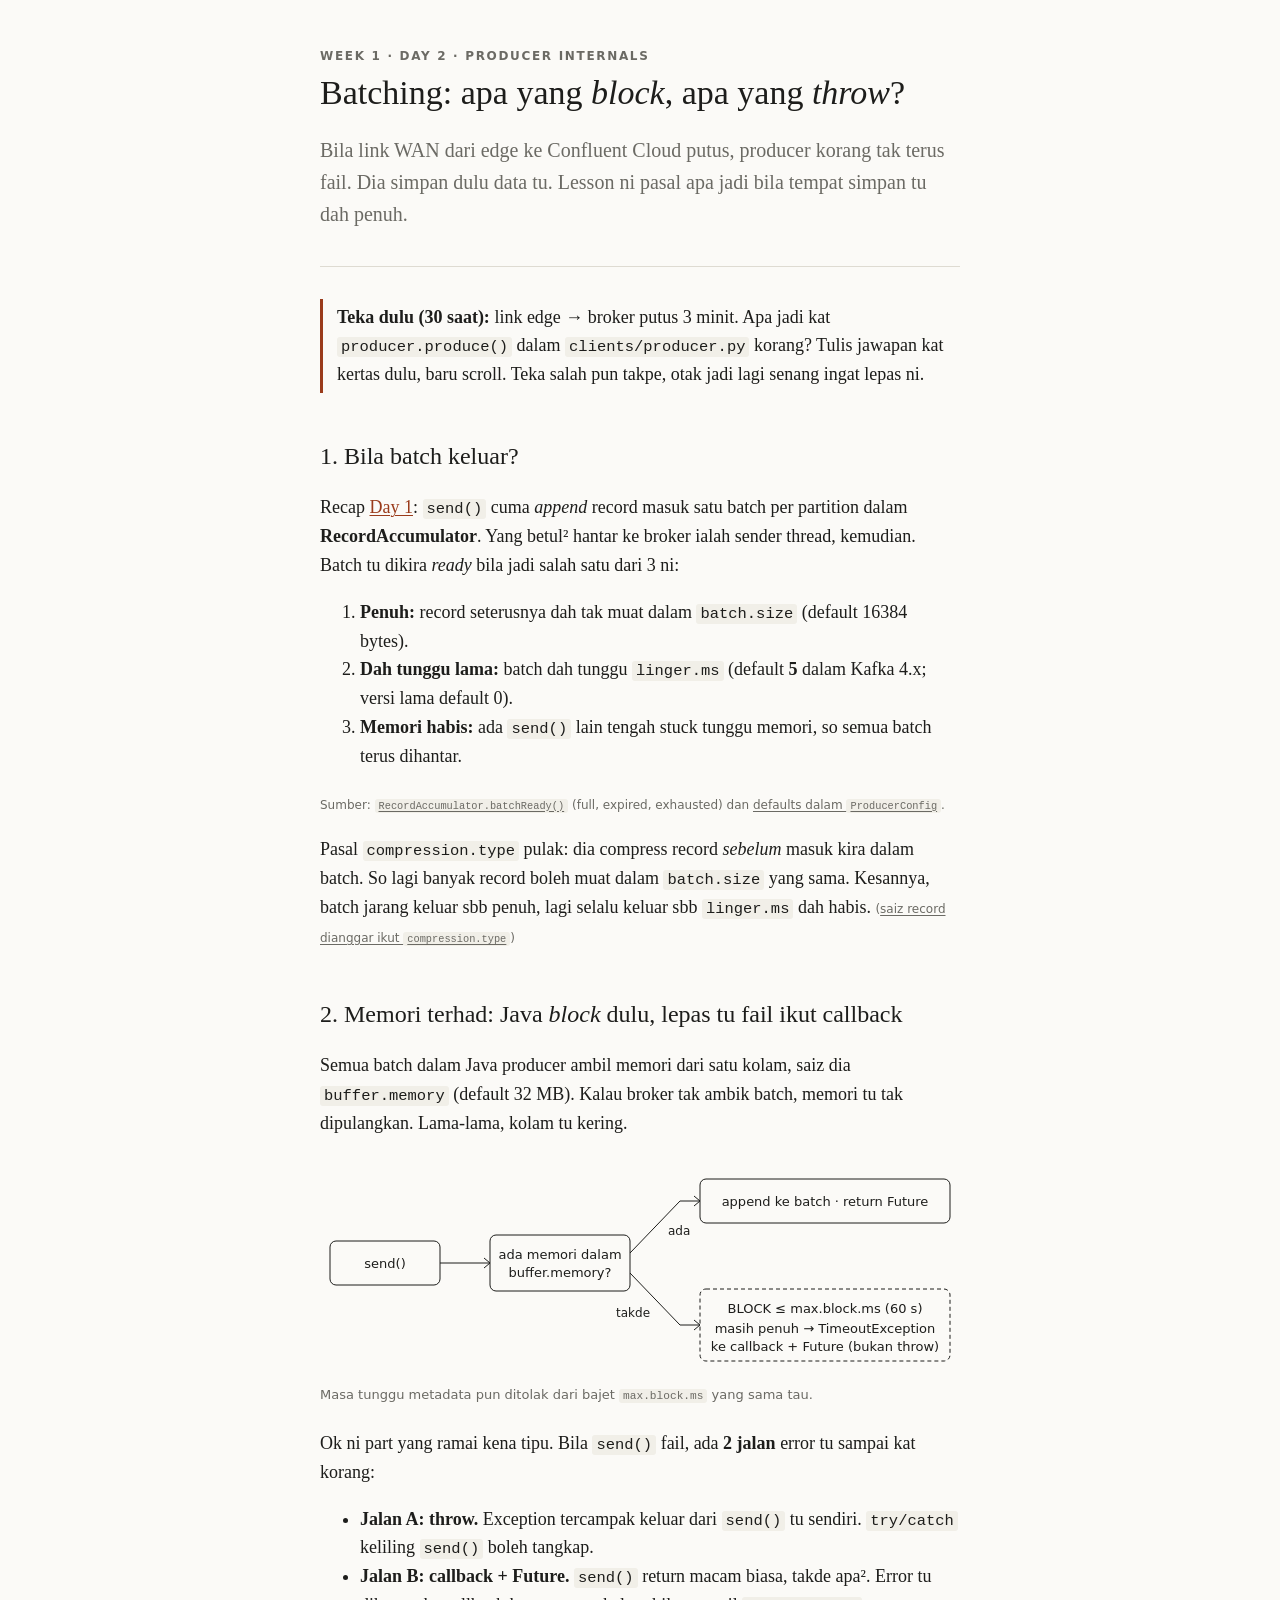
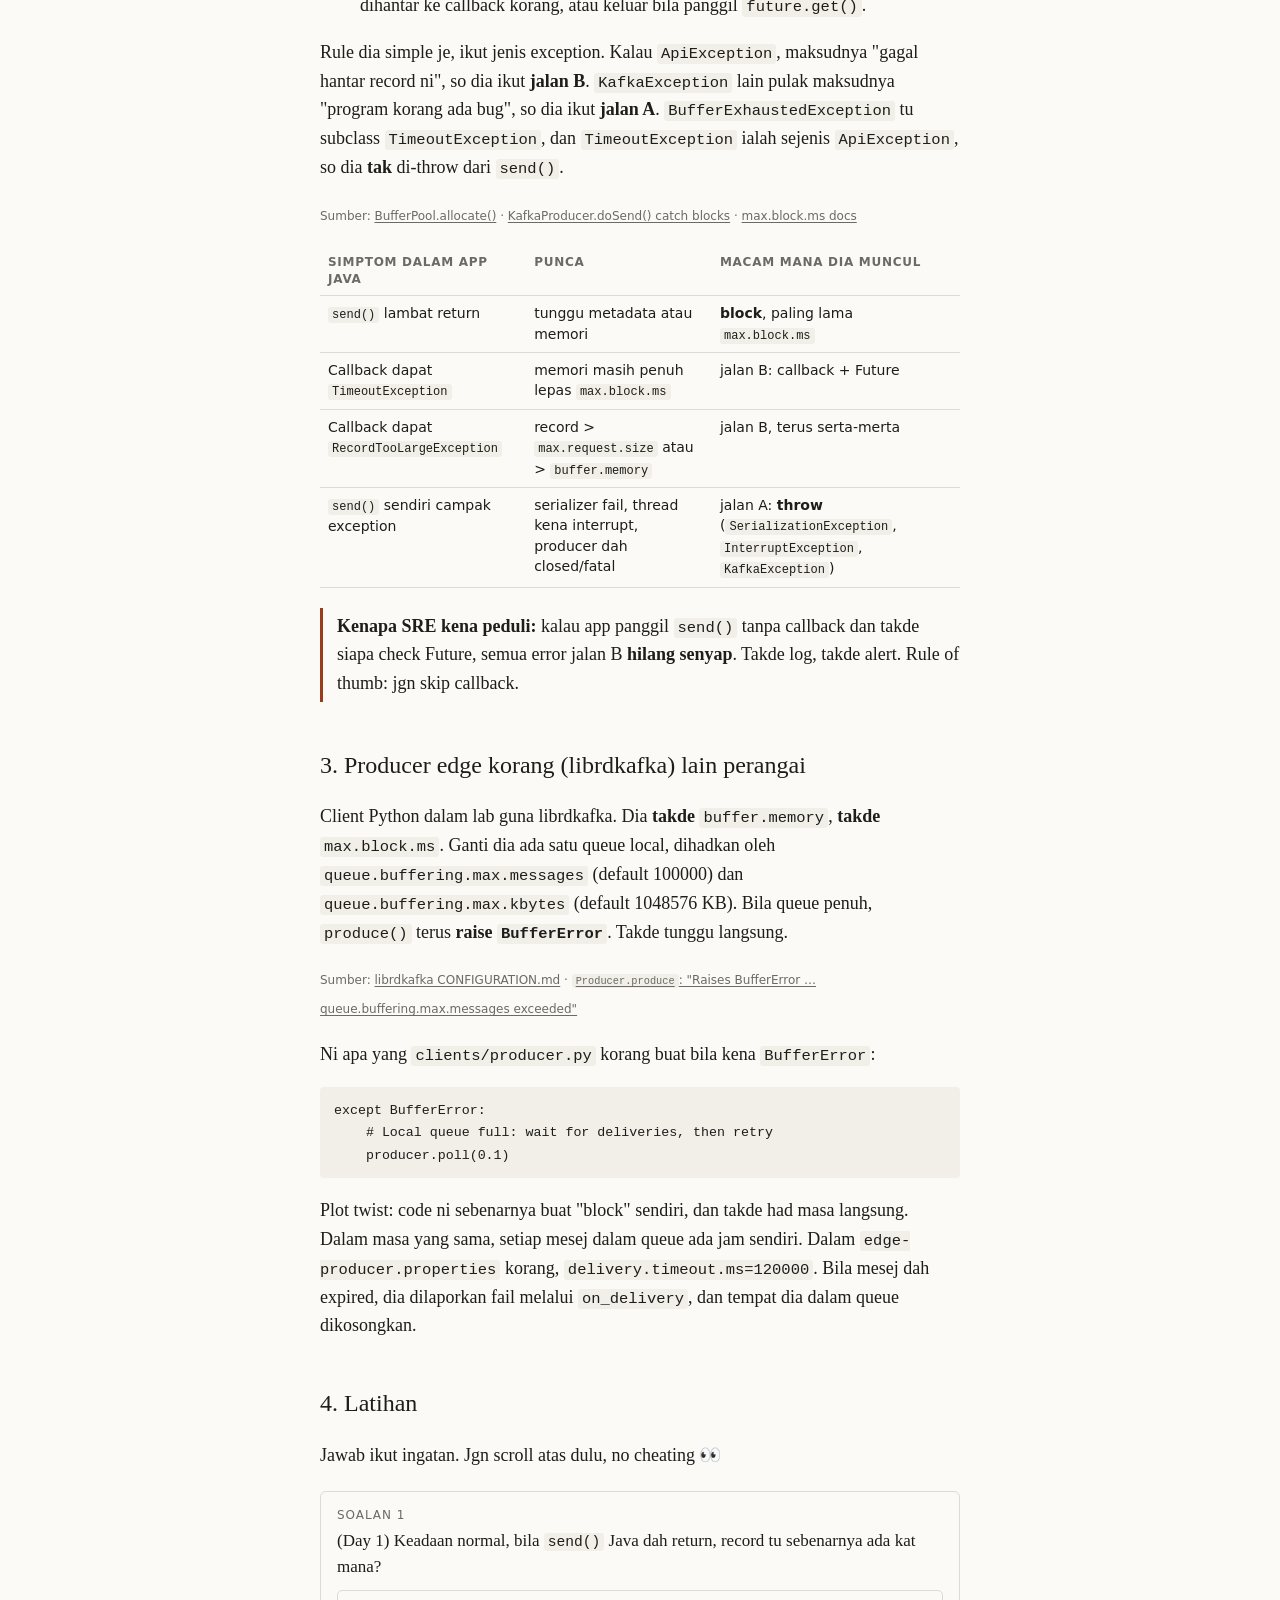
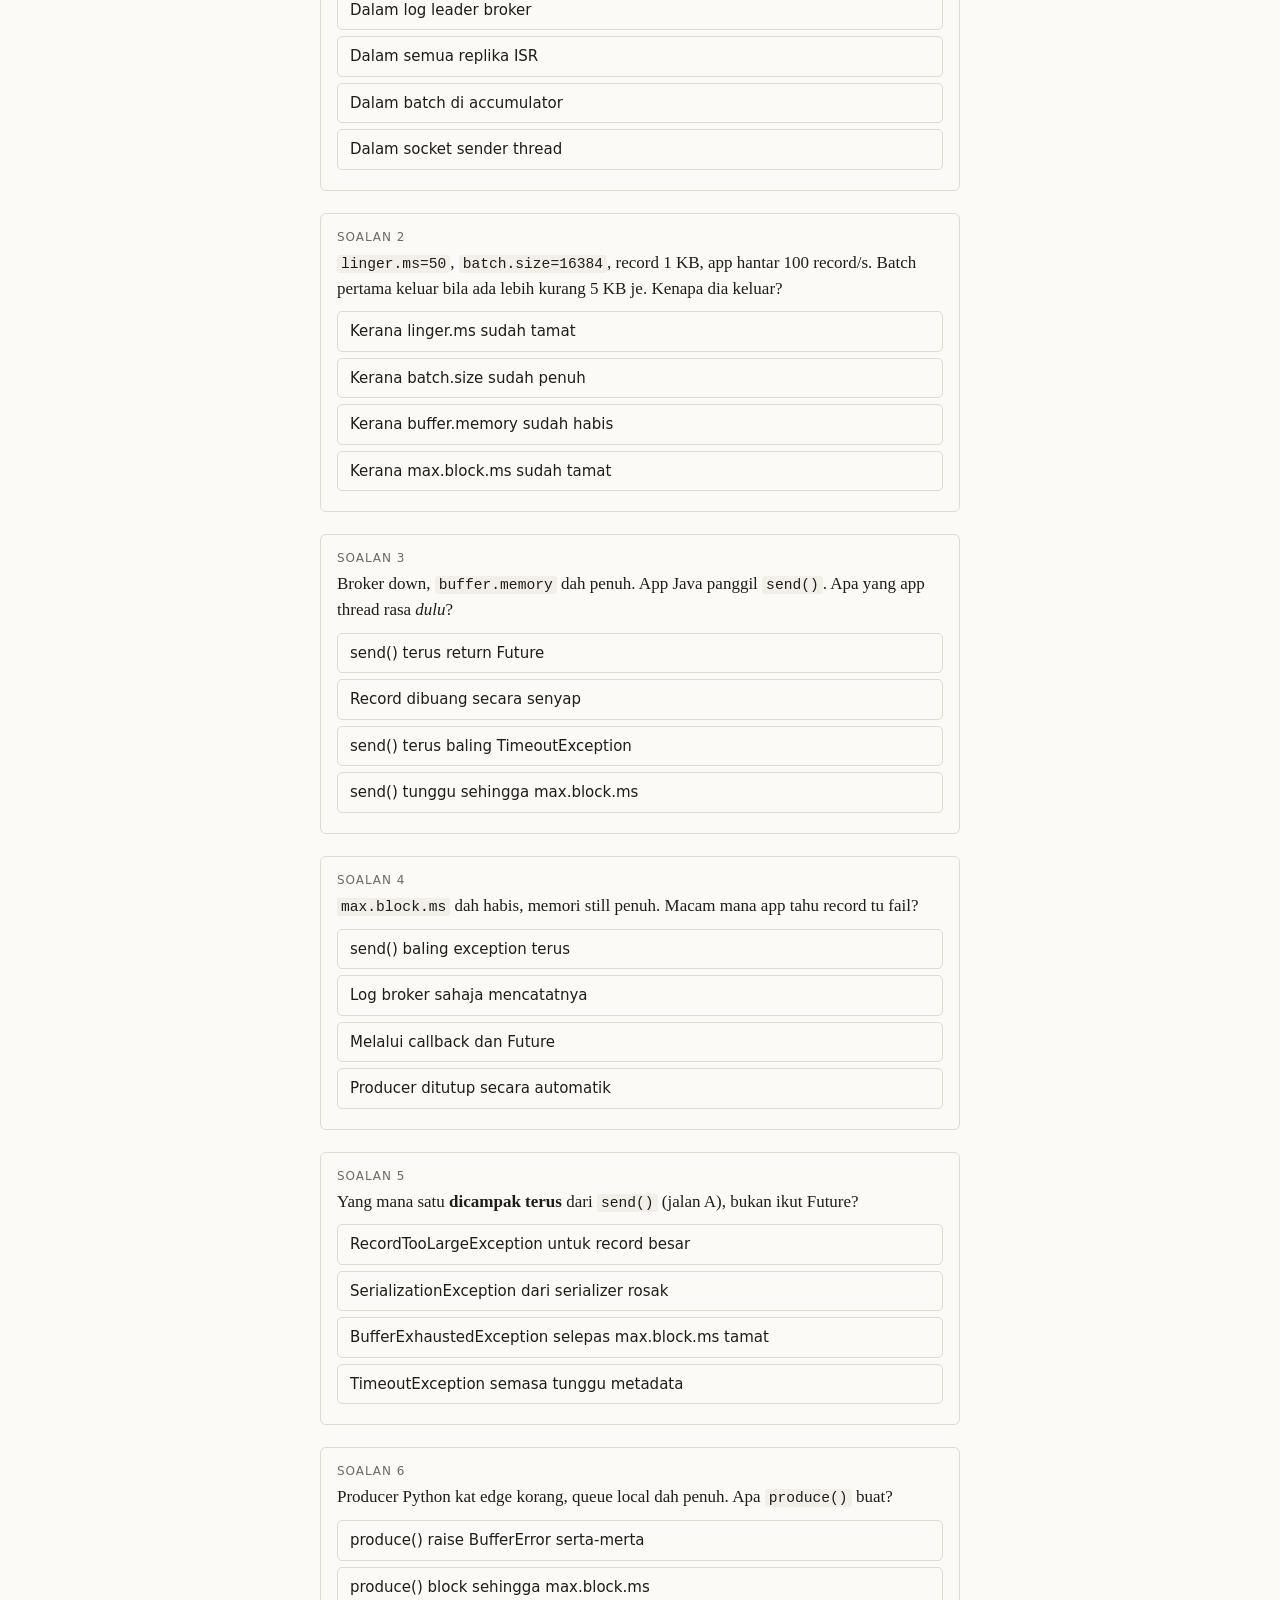
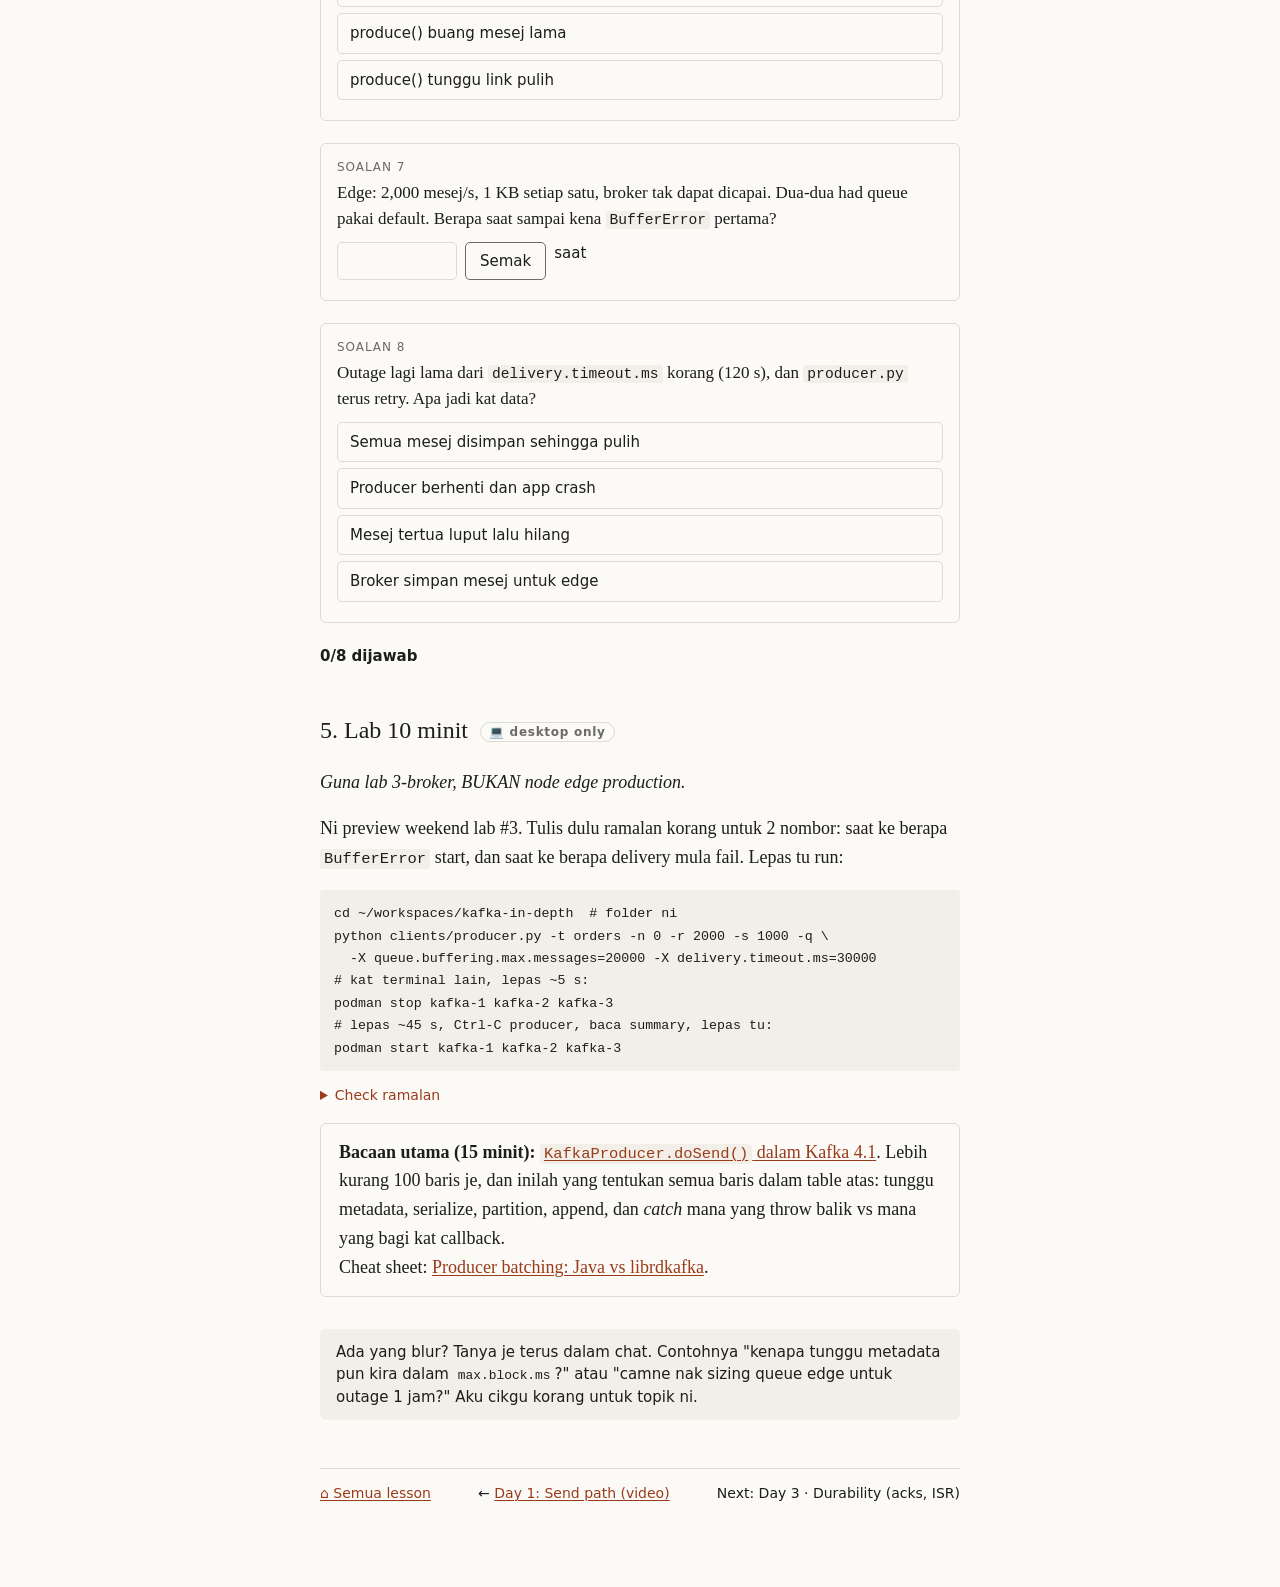
==== lessons/0001-batching-block-atau-throw.html @ 8277fc17 "Publish Kafka HA lessons for mobile reading Lesson 0001 (batching: block vs throw), the producer bat" ====
<!doctype html>
<html lang="ms">
<head>
<meta charset="utf-8">
<meta name="viewport" content="width=device-width, initial-scale=1">
<title>0001 · Batching: block atau throw?</title>
<link rel="stylesheet" href="../assets/course.css">
</head>
<body>
<main>
<header class="lesson">
  <div class="kicker">Week 1 · Day 2 · Producer internals</div>
  <h1>Batching: apa yang <em>block</em>, apa yang <em>throw</em>?</h1>
  <p class="lede">Bila link WAN dari edge ke Confluent Cloud putus, producer korang tak terus fail. Dia simpan dulu data tu. Lesson ni pasal apa jadi bila tempat simpan tu dah penuh.</p>
</header>

<div class="note">
  <strong>Teka dulu (30 saat):</strong> link edge → broker putus 3 minit. Apa jadi kat <code>producer.produce()</code> dalam <code>clients/producer.py</code> korang? Tulis jawapan kat kertas dulu, baru scroll. Teka salah pun takpe, otak jadi lagi senang ingat lepas ni.
</div>

<h2>1. Bila batch keluar?</h2>
<p>Recap <a href="../videos/kafka-producer-send-path/renders/video.mp4">Day 1</a>: <code>send()</code> cuma <em>append</em> record masuk satu batch per partition dalam <strong>RecordAccumulator</strong>. Yang betul² hantar ke broker ialah sender thread, kemudian. Batch tu dikira <em>ready</em> bila jadi salah satu dari 3 ni:</p>
<ol>
  <li><strong>Penuh:</strong> record seterusnya dah tak muat dalam <code>batch.size</code> (default 16384 bytes).</li>
  <li><strong>Dah tunggu lama:</strong> batch dah tunggu <code>linger.ms</code> (default <strong>5</strong> dalam Kafka 4.x; versi lama default 0).</li>
  <li><strong>Memori habis:</strong> ada <code>send()</code> lain tengah stuck tunggu memori, so semua batch terus dihantar.</li>
</ol>
<p><cite class="src">Sumber: <a href="https://github.com/apache/kafka/blob/4.1/clients/src/main/java/org/apache/kafka/clients/producer/internals/RecordAccumulator.java#L603-L615"><code>RecordAccumulator.batchReady()</code></a> (full, expired, exhausted) dan <a href="https://github.com/apache/kafka/blob/4.1/clients/src/main/java/org/apache/kafka/clients/producer/ProducerConfig.java#L393-L397">defaults dalam <code>ProducerConfig</code></a>.</cite></p>
<p>Pasal <code>compression.type</code> pulak: dia compress record <em>sebelum</em> masuk kira dalam batch. So lagi banyak record boleh muat dalam <code>batch.size</code> yang sama. Kesannya, batch jarang keluar sbb penuh, lagi selalu keluar sbb <code>linger.ms</code> dah habis. <cite class="src">(<a href="https://github.com/apache/kafka/blob/4.1/clients/src/main/java/org/apache/kafka/clients/producer/KafkaProducer.java#L1022">saiz record dianggar ikut <code>compression.type</code></a>)</cite></p>

<h2>2. Memori terhad: Java <em>block</em> dulu, lepas tu fail ikut callback</h2>
<p>Semua batch dalam Java producer ambil memori dari satu kolam, saiz dia <code>buffer.memory</code> (default 32 MB). Kalau broker tak ambik batch, memori tu tak dipulangkan. Lama-lama, kolam tu kering.</p>

<figure>
<svg viewBox="0 0 640 210" role="img" aria-label="Aliran send() Java: kalau ada memori, record di-append; kalau takde, send() block sampai max.block.ms, lepas tu fail ikut callback dan Future." font-family="ui-sans-serif, system-ui, sans-serif" font-size="13" fill="none" stroke="currentColor">
  <rect x="10" y="80" width="110" height="44" rx="6"/><text x="65" y="107" text-anchor="middle" fill="currentColor" stroke="none">send()</text>
  <path d="M120 102 H170"/><path d="M164 97 L170 102 L164 107"/>
  <rect x="170" y="74" width="140" height="56" rx="6"/><text x="240" y="98" text-anchor="middle" fill="currentColor" stroke="none">ada memori dalam</text><text x="240" y="116" text-anchor="middle" fill="currentColor" stroke="none">buffer.memory?</text>
  <path d="M310 92 L360 40 H380"/><path d="M374 35 L380 40 L374 45"/>
  <text x="348" y="74" fill="currentColor" stroke="none" font-size="12">ada</text>
  <rect x="380" y="18" width="250" height="44" rx="6"/><text x="505" y="45" text-anchor="middle" fill="currentColor" stroke="none">append ke batch · return Future</text>
  <path d="M310 112 L360 164 H380"/><path d="M374 159 L380 164 L374 169"/>
  <text x="296" y="156" fill="currentColor" stroke="none" font-size="12">takde</text>
  <rect x="380" y="128" width="250" height="72" rx="6" stroke-dasharray="4 3"/>
  <text x="505" y="152" text-anchor="middle" fill="currentColor" stroke="none">BLOCK ≤ max.block.ms (60 s)</text>
  <text x="505" y="172" text-anchor="middle" fill="currentColor" stroke="none">masih penuh → TimeoutException</text>
  <text x="505" y="190" text-anchor="middle" fill="currentColor" stroke="none">ke callback + Future (bukan throw)</text>
</svg>
<figcaption>Masa tunggu metadata pun ditolak dari bajet <code>max.block.ms</code> yang sama tau.</figcaption>
</figure>

<p>Ok ni part yang ramai kena tipu. Bila <code>send()</code> fail, ada <strong>2 jalan</strong> error tu sampai kat korang:</p>
<ul>
  <li><strong>Jalan A: throw.</strong> Exception tercampak keluar dari <code>send()</code> tu sendiri. <code>try/catch</code> keliling <code>send()</code> boleh tangkap.</li>
  <li><strong>Jalan B: callback + Future.</strong> <code>send()</code> return macam biasa, takde apa². Error tu dihantar ke callback korang, atau keluar bila panggil <code>future.get()</code>.</li>
</ul>
<p>Rule dia simple je, ikut jenis exception. Kalau <code>ApiException</code>, maksudnya "gagal hantar record ni", so dia ikut <strong>jalan B</strong>. <code>KafkaException</code> lain pulak maksudnya "program korang ada bug", so dia ikut <strong>jalan A</strong>. <code>BufferExhaustedException</code> tu subclass <code>TimeoutException</code>, dan <code>TimeoutException</code> ialah sejenis <code>ApiException</code>, so dia <strong>tak</strong> di-throw dari <code>send()</code>.</p>
<p><cite class="src">Sumber: <a href="https://github.com/apache/kafka/blob/4.1/clients/src/main/java/org/apache/kafka/clients/producer/internals/BufferPool.java#L161">BufferPool.allocate()</a> · <a href="https://github.com/apache/kafka/blob/4.1/clients/src/main/java/org/apache/kafka/clients/producer/KafkaProducer.java#L1049-L1073">KafkaProducer.doSend() catch blocks</a> · <a href="https://kafka.apache.org/documentation/#producerconfigs_max.block.ms">max.block.ms docs</a></cite></p>

<table>
  <tr><th>Simptom dalam app Java</th><th>Punca</th><th>Macam mana dia muncul</th></tr>
  <tr><td><code>send()</code> lambat return</td><td>tunggu metadata atau memori</td><td><strong>block</strong>, paling lama <code>max.block.ms</code></td></tr>
  <tr><td>Callback dapat <code>TimeoutException</code></td><td>memori masih penuh lepas <code>max.block.ms</code></td><td>jalan B: callback + Future</td></tr>
  <tr><td>Callback dapat <code>RecordTooLargeException</code></td><td>record &gt; <code>max.request.size</code> atau &gt; <code>buffer.memory</code></td><td>jalan B, terus serta-merta</td></tr>
  <tr><td><code>send()</code> sendiri campak exception</td><td>serializer fail, thread kena interrupt, producer dah closed/fatal</td><td>jalan A: <strong>throw</strong> (<code>SerializationException</code>, <code>InterruptException</code>, <code>KafkaException</code>)</td></tr>
</table>
<p class="note"><strong>Kenapa SRE kena peduli:</strong> kalau app panggil <code>send()</code> tanpa callback dan takde siapa check Future, semua error jalan B <strong>hilang senyap</strong>. Takde log, takde alert. Rule of thumb: jgn skip callback.</p>

<h2>3. Producer edge korang (librdkafka) lain perangai</h2>
<p>Client Python dalam lab guna librdkafka. Dia <strong>takde</strong> <code>buffer.memory</code>, <strong>takde</strong> <code>max.block.ms</code>. Ganti dia ada satu queue local, dihadkan oleh <code>queue.buffering.max.messages</code> (default 100000) dan <code>queue.buffering.max.kbytes</code> (default 1048576 KB). Bila queue penuh, <code>produce()</code> terus <strong>raise <code>BufferError</code></strong>. Takde tunggu langsung.</p>
<p><cite class="src">Sumber: <a href="https://github.com/confluentinc/librdkafka/blob/master/CONFIGURATION.md">librdkafka CONFIGURATION.md</a> · <a href="https://docs.confluent.io/platform/current/clients/confluent-kafka-python/html/index.html#confluent_kafka.Producer.produce"><code>Producer.produce</code>: "Raises BufferError … queue.buffering.max.messages exceeded"</a></cite></p>
<p>Ni apa yang <code>clients/producer.py</code> korang buat bila kena <code>BufferError</code>:</p>
<pre><code>except BufferError:
    # Local queue full: wait for deliveries, then retry
    producer.poll(0.1)</code></pre>
<p>Plot twist: code ni sebenarnya buat "block" sendiri, dan takde had masa langsung. Dalam masa yang sama, setiap mesej dalam queue ada jam sendiri. Dalam <code>edge-producer.properties</code> korang, <code>delivery.timeout.ms=120000</code>. Bila mesej dah expired, dia dilaporkan fail melalui <code>on_delivery</code>, dan tempat dia dalam queue dikosongkan.</p>

<h2>4. Latihan</h2>
<p>Jawab ikut ingatan. Jgn scroll atas dulu, no cheating 👀</p>
<div class="quiz"><script type="application/json">
{"questions":[
 {"q":"(Day 1) Keadaan normal, bila <code>send()</code> Java dah return, record tu sebenarnya ada kat mana?",
  "choices":["Dalam log leader broker","Dalam semua replika ISR","Dalam batch di accumulator","Dalam socket sender thread"],"answer":2,
  "why":"<code>send()</code> cuma append ke batch dalam RecordAccumulator, lepas tu return Future. Sender thread yang hantar kemudian."},
 {"q":"<code>linger.ms=50</code>, <code>batch.size=16384</code>, record 1 KB, app hantar 100 record/s. Batch pertama keluar bila ada lebih kurang 5 KB je. Kenapa dia keluar?",
  "choices":["Kerana linger.ms sudah tamat","Kerana batch.size sudah penuh","Kerana buffer.memory sudah habis","Kerana max.block.ms sudah tamat"],"answer":0,
  "why":"100 record/s maksudnya satu record setiap 10 ms. Dalam 50 ms baru ada lebih kurang 5 KB, jauh lagi dari 16 KB. So <code>batchReady()</code> tanda batch tu <em>expired</em>."},
 {"q":"Broker down, <code>buffer.memory</code> dah penuh. App Java panggil <code>send()</code>. Apa yang app thread rasa <em>dulu</em>?",
  "choices":["send() terus return Future","Record dibuang secara senyap","send() terus baling TimeoutException","send() tunggu sehingga max.block.ms"],"answer":3,
  "why":"<code>BufferPool.allocate()</code> tunggu memori dipulangkan, paling lama baki <code>max.block.ms</code>. Thread app korang stuck kat situ dulu."},
 {"q":"<code>max.block.ms</code> dah habis, memori still penuh. Macam mana app tahu record tu fail?",
  "choices":["send() baling exception terus","Log broker sahaja mencatatnya","Melalui callback dan Future","Producer ditutup secara automatik"],"answer":2,
  "why":"<code>BufferExhaustedException</code> → <code>TimeoutException</code> → <code>ApiException</code>, so dia ikut jalan B. <code>doSend()</code> bagi kat callback dan return <code>FutureFailure</code>. Kalau panggil <code>future.get()</code>, keluar <code>ExecutionException</code>."},
 {"q":"Yang mana satu <strong>dicampak terus</strong> dari <code>send()</code> (jalan A), bukan ikut Future?",
  "choices":["RecordTooLargeException untuk record besar","SerializationException dari serializer rosak","BufferExhaustedException selepas max.block.ms tamat","TimeoutException semasa tunggu metadata"],"answer":1,
  "why":"<code>SerializationException</code> ni <code>KafkaException</code> biasa, bukan <code>ApiException</code>, so dia di-throw semula. 3 yang lain semua <code>ApiException</code>, so masuk callback."},
 {"q":"Producer Python kat edge korang, queue local dah penuh. Apa <code>produce()</code> buat?",
  "choices":["produce() raise BufferError serta-merta","produce() block sehingga max.block.ms","produce() buang mesej lama","produce() tunggu link pulih"],"answer":0,
  "why":"librdkafka takde <code>max.block.ms</code>. <code>produce()</code> terus raise <code>BufferError</code>, dan app korang sendiri yang decide nak tunggu (<code>poll()</code>) atau buang."},
 {"q":"Edge: 2,000 mesej/s, 1 KB setiap satu, broker tak dapat dicapai. Dua-dua had queue pakai default. Berapa saat sampai kena <code>BufferError</code> pertama?",
  "type":"number","answer":50,"tol":1,"unit":"saat",
  "why":"Had bilangan: 100000 ÷ 2000 = <strong>50 s</strong>. Had saiz: 1048576 KB ÷ 1 KB ≈ 1,048,576 mesej, lebih kurang 524 s. Had mana yang sampai dulu, dia yang menang."},
 {"q":"Outage lagi lama dari <code>delivery.timeout.ms</code> korang (120 s), dan <code>producer.py</code> terus retry. Apa jadi kat data?",
  "choices":["Semua mesej disimpan sehingga pulih","Producer berhenti dan app crash","Mesej tertua luput lalu hilang","Broker simpan mesej untuk edge"],"answer":2,
  "why":"Jam <code>delivery.timeout.ms</code> start sejak <code>produce()</code>. Mesej yang expired dilaporkan fail kat <code>on_delivery</code>, tempat dia dikosongkan, dan loop retry korang pun berjaya masukkan mesej baru. So masa outage panjang, edge korang hilang data mula dari yang paling lama, kecuali app simpan kat tempat lain. Ni input terus untuk RPO dalam design doc Week 4."}
]}
</script></div>

<h2>5. Lab 10 minit <span class="desktop">💻 desktop only</span></h2>
<p><em>Guna lab 3-broker, BUKAN node edge production.</em></p>
<p>Ni preview weekend lab #3. Tulis dulu ramalan korang untuk 2 nombor: saat ke berapa <code>BufferError</code> start, dan saat ke berapa delivery mula fail. Lepas tu run:</p>
<pre><code>cd ~/workspaces/kafka-in-depth  # folder ni
python clients/producer.py -t orders -n 0 -r 2000 -s 1000 -q \
  -X queue.buffering.max.messages=20000 -X delivery.timeout.ms=30000
# kat terminal lain, lepas ~5 s:
podman stop kafka-1 kafka-2 kafka-3
# lepas ~45 s, Ctrl-C producer, baca summary, lepas tu:
podman start kafka-1 kafka-2 kafka-3</code></pre>
<details class="answer"><summary>Check ramalan</summary>
<p>Queue penuh lebih kurang <strong>10 s</strong> lepas broker stop (20000 ÷ 2000). Lepas tu <code>producer.py</code> berpusing dalam loop <code>poll(0.1)</code> diam² tanpa print apa². Kalau nak nampak, tambah <code>print</code> sekejap dalam blok <code>except BufferError</code>. Delivery mula fail lebih kurang <strong>30 s</strong> lepas mesej pertama yang tak terhantar dibuat, dan summary lepas Ctrl-C patut tunjuk failed count yang bukan kosong. Kalau nombor korang lari jauh, bawak output tu sini, kita bedah sama².</p>
</details>

<div class="box">
  <strong>Bacaan utama (15 minit):</strong> <a href="https://github.com/apache/kafka/blob/4.1/clients/src/main/java/org/apache/kafka/clients/producer/KafkaProducer.java#L974-L1075"><code>KafkaProducer.doSend()</code> dalam Kafka 4.1</a>. Lebih kurang 100 baris je, dan inilah yang tentukan semua baris dalam table atas: tunggu metadata, serialize, partition, append, dan <em>catch</em> mana yang throw balik vs mana yang bagi kat callback.
  <br>Cheat sheet: <a href="../reference/producer-batching.html">Producer batching: Java vs librdkafka</a>.
</div>

<p class="ask">Ada yang blur? Tanya je terus dalam chat. Contohnya "kenapa tunggu metadata pun kira dalam <code>max.block.ms</code>?" atau "camne nak sizing queue edge untuk outage 1 jam?" Aku cikgu korang untuk topik ni.</p>

<nav class="nav"><span><a href="../index.html">⌂ Semua lesson</a></span><span>← <a href="../videos/kafka-producer-send-path/renders/video.mp4">Day 1: Send path (video)</a></span><span>Next: Day 3 · Durability (acks, ISR)</span></nav>
</main>
<script defer src="../assets/quiz.js"></script>
</body>
</html>
---- assets/course.css ----
/* Shared stylesheet for every lesson and reference page in this workspace. */
:root {
  --paper: #fbfaf7;
  --ink: #1d1d1b;
  --muted: #6b6a64;
  --rule: #dedbd2;
  --accent: #9a3b1b;
  --ok: #2f6b3a;
  --bad: #9a2b1b;
  --code-bg: #f1efe8;
  --serif: "Iowan Old Style", "Palatino Linotype", Charter, Georgia, serif;
  --sans: ui-sans-serif, system-ui, -apple-system, "Segoe UI", sans-serif;
  --mono: ui-monospace, "SF Mono", Menlo, Consolas, monospace;
}
@media (prefers-color-scheme: dark) {
  :root { --paper: #161614; --ink: #e8e6df; --muted: #9a988f; --rule: #34332e; --accent: #e08a62; --ok: #7cc28a; --bad: #e0866f; --code-bg: #22211e; }
}
* { box-sizing: border-box; }
html { background: var(--paper); color: var(--ink); }
body { margin: 0; font: 18px/1.6 var(--serif); }
main { max-width: 680px; margin: 0 auto; padding: 48px 20px 96px; }
header.lesson { border-bottom: 1px solid var(--rule); margin-bottom: 32px; padding-bottom: 16px; }
.kicker { font: 600 12px/1.4 var(--sans); letter-spacing: .14em; text-transform: uppercase; color: var(--muted); }
h1 { font-weight: 400; font-size: 34px; line-height: 1.2; margin: 8px 0 8px; }
h2 { font-weight: 400; font-size: 24px; margin: 44px 0 8px; }
h3 { font: 600 15px/1.4 var(--sans); margin: 28px 0 6px; }
p, li { hyphens: auto; }
.lede { font-size: 20px; color: var(--muted); }
a { color: var(--accent); text-decoration-thickness: 1px; text-underline-offset: 2px; }
code, kbd, pre { font-family: var(--mono); font-size: .86em; }
code { background: var(--code-bg); padding: 1px 4px; border-radius: 3px; }
pre { background: var(--code-bg); padding: 12px 14px; border-radius: 4px; overflow-x: auto; line-height: 1.45; }
pre code { background: none; padding: 0; }
cite.src { font: 12px/1.4 var(--sans); color: var(--muted); font-style: normal; }
cite.src a { color: var(--muted); }
.note { border-left: 3px solid var(--accent); padding: 4px 0 4px 14px; margin: 20px 0; }
.box { border: 1px solid var(--rule); border-radius: 6px; padding: 14px 18px; margin: 20px 0; }
table { border-collapse: collapse; width: 100%; font: 14px/1.45 var(--sans); margin: 16px 0; }
th, td { text-align: left; vertical-align: top; padding: 7px 8px; border-bottom: 1px solid var(--rule); }
th { font-weight: 600; color: var(--muted); font-size: 12px; letter-spacing: .06em; text-transform: uppercase; }
figure { margin: 24px 0; }
figure svg { width: 100%; height: auto; }
figcaption { font: 13px/1.45 var(--sans); color: var(--muted); margin-top: 6px; }
.nav { display: flex; justify-content: space-between; gap: 16px; font: 14px var(--sans); border-top: 1px solid var(--rule); margin-top: 48px; padding-top: 16px; }
.ask { font: 15px/1.5 var(--sans); background: var(--code-bg); border-radius: 6px; padding: 12px 16px; margin-top: 32px; }
details.answer summary { cursor: pointer; font: 14px var(--sans); color: var(--accent); }
.desktop { font: 600 12px/1.4 var(--sans); letter-spacing: .06em; color: var(--muted); border: 1px solid var(--rule); border-radius: 999px; padding: 2px 8px; vertical-align: middle; margin-left: 6px; }
@media (max-width: 600px) {
  body { font-size: 17px; }
  main { padding: 28px 16px 72px; }
  h1 { font-size: 28px; }
  h2 { font-size: 21px; margin-top: 36px; }
  .lede { font-size: 18px; }
  /* wide tables scroll sideways inside themselves instead of pushing the page */
  table { display: block; overflow-x: auto; -webkit-overflow-scrolling: touch; }
  pre { font-size: 12.5px; }
  .nav { flex-direction: column; }
}
@media print {
  :root { --paper: #fff; --ink: #000; }
  main { max-width: none; padding: 0; }
  .quiz button { border-color: #999; }
  .nav, .ask { display: none; }
  a { color: inherit; }
}
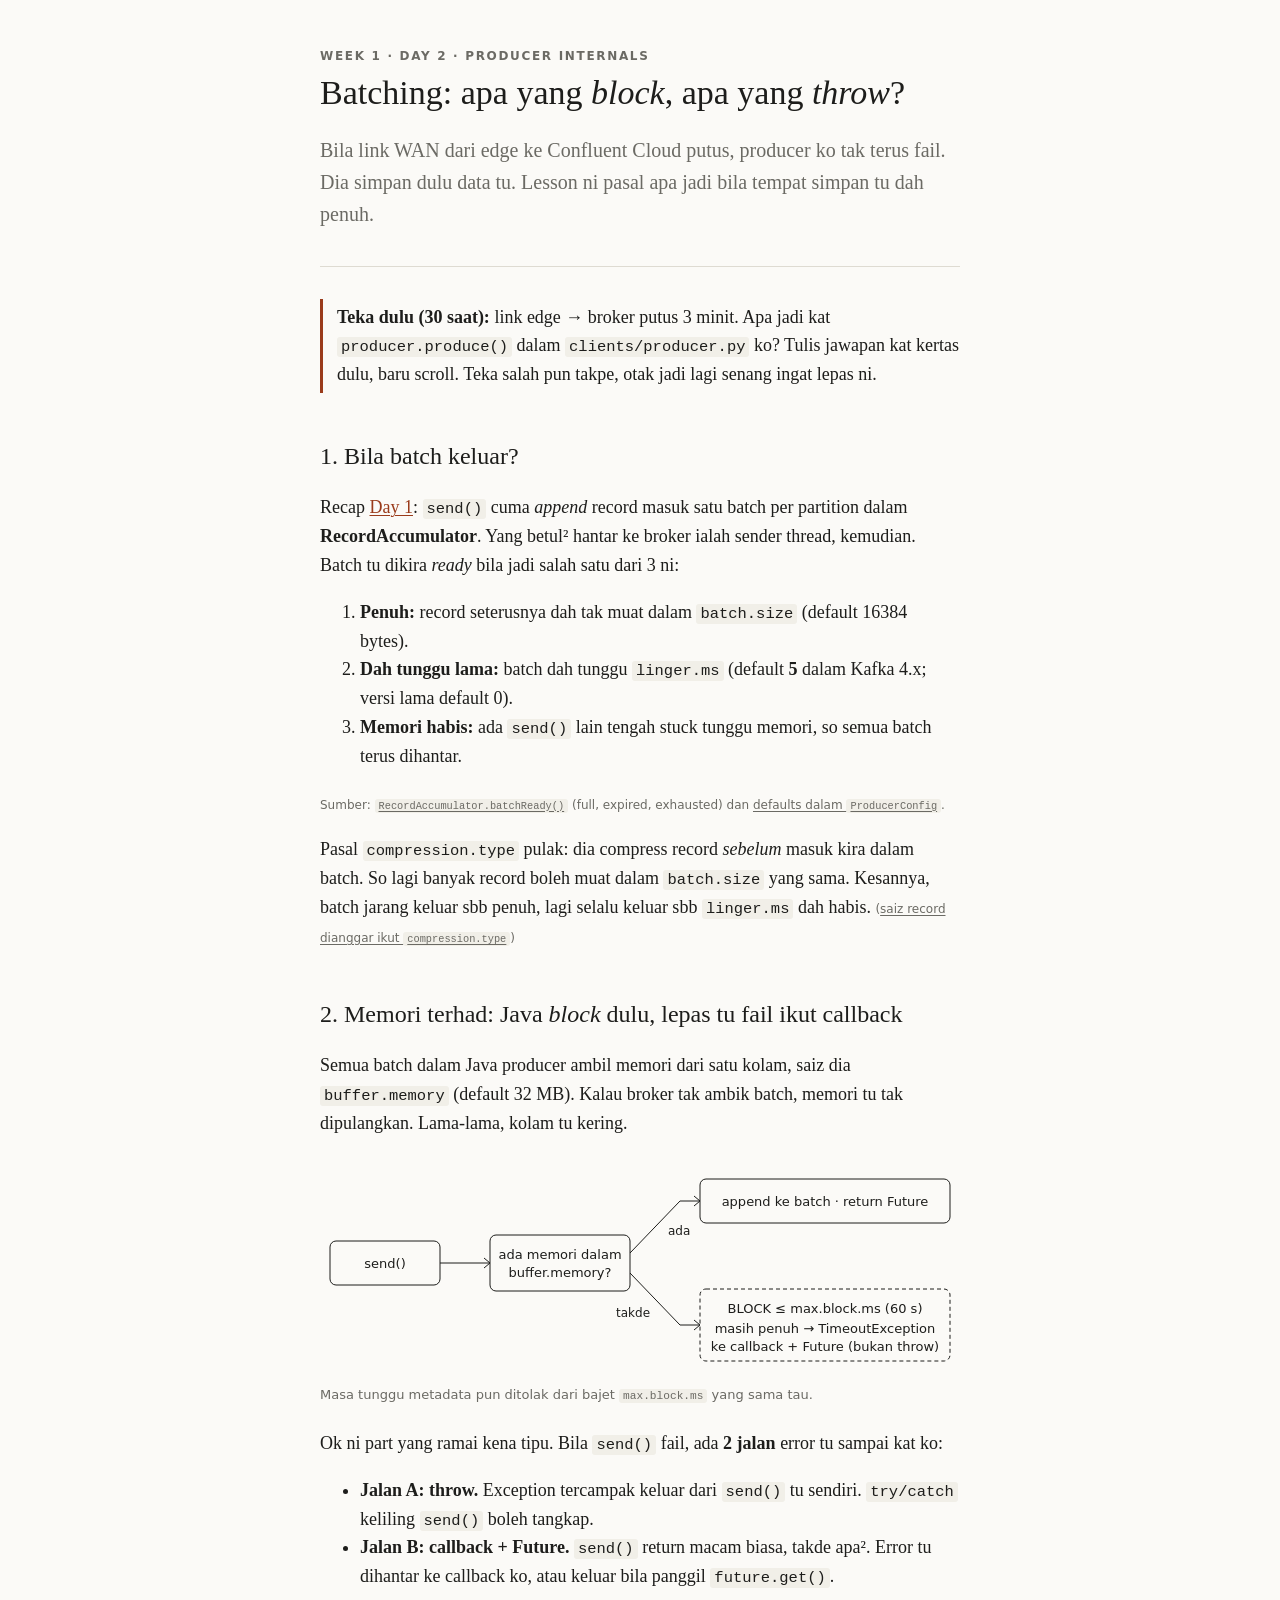
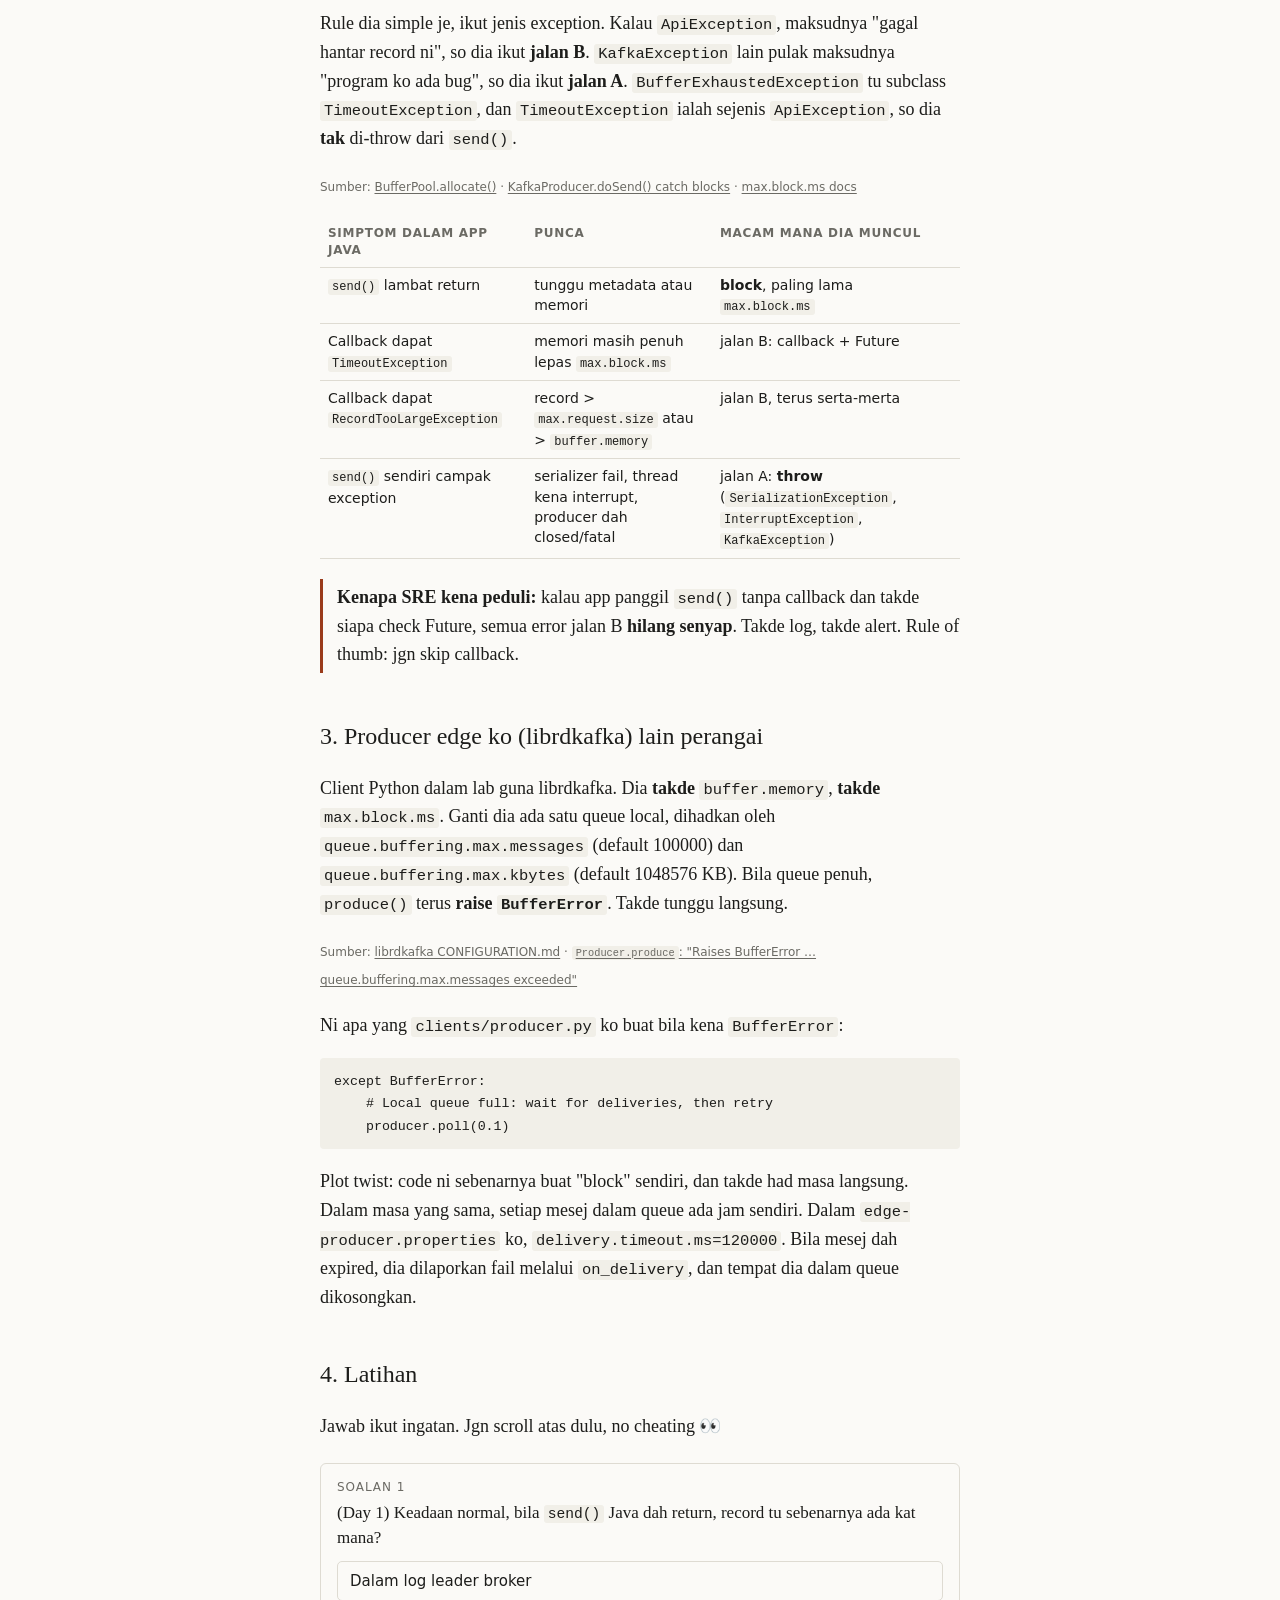
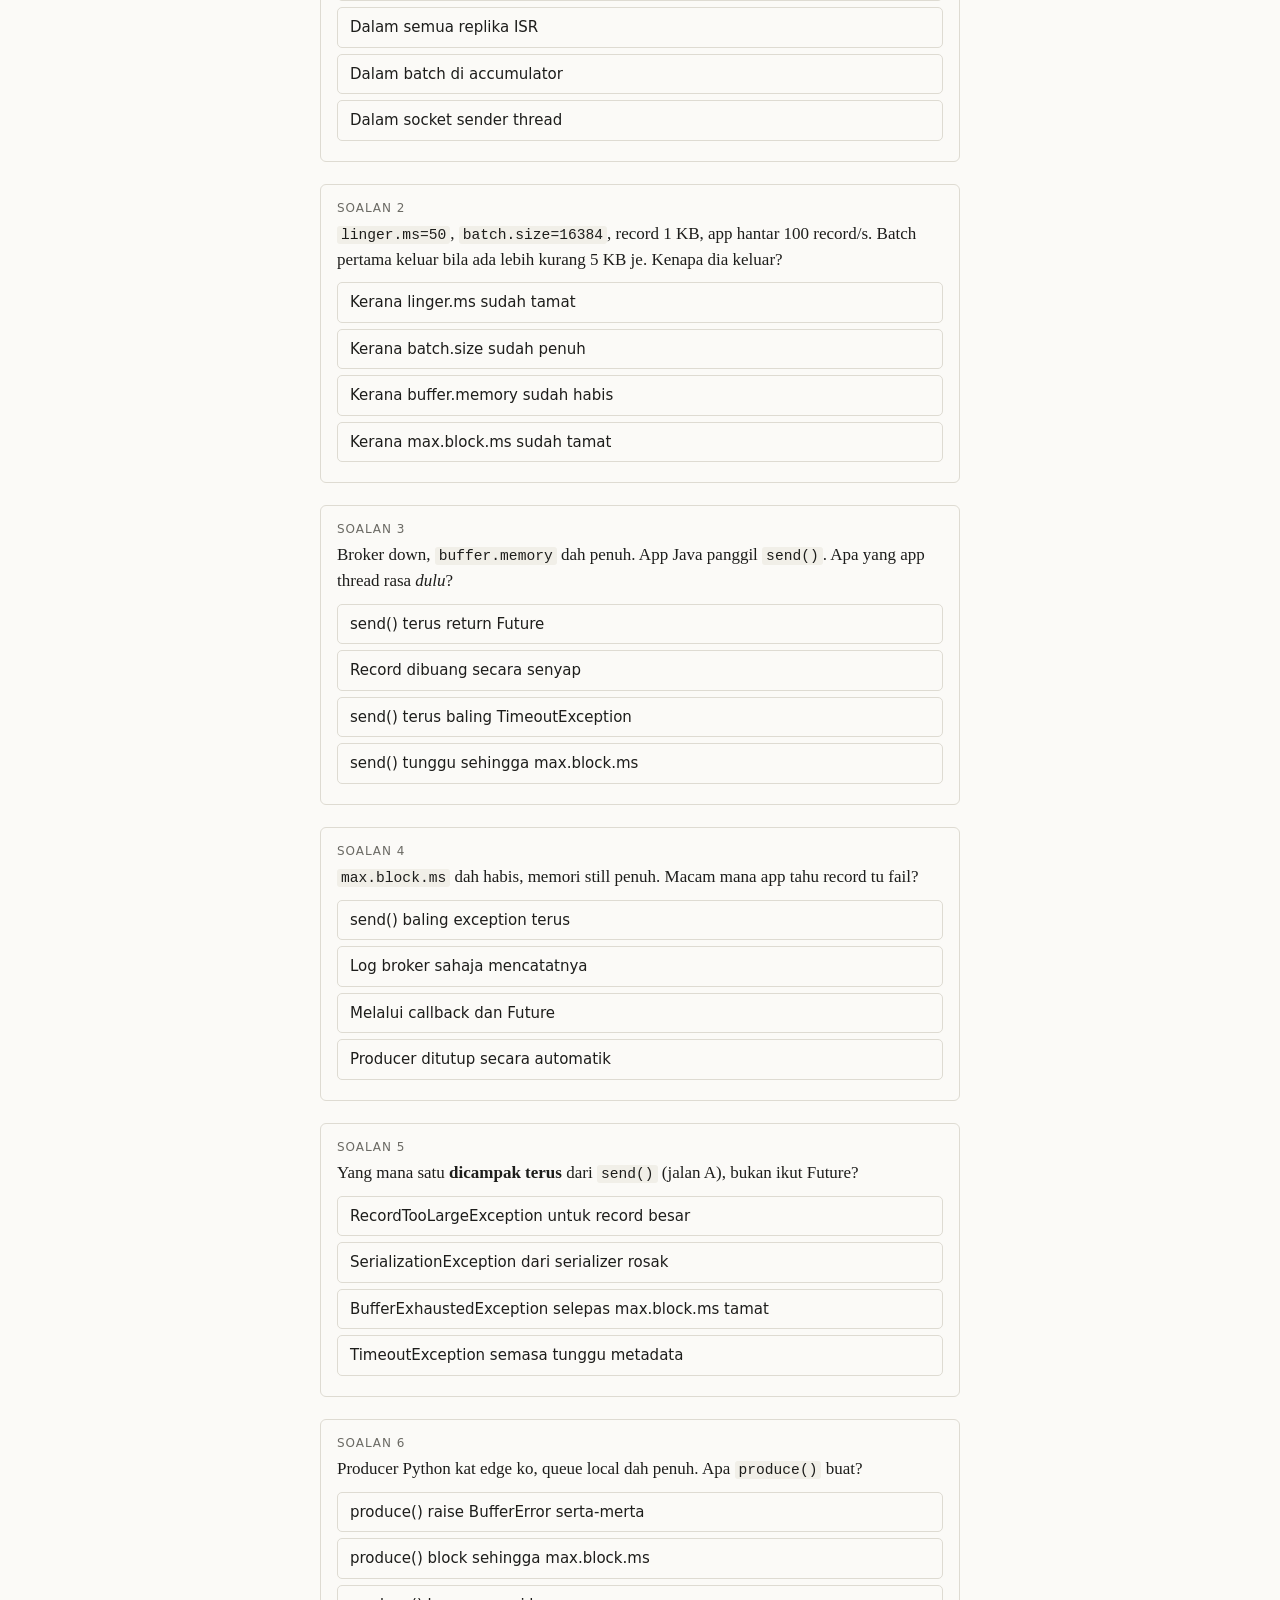
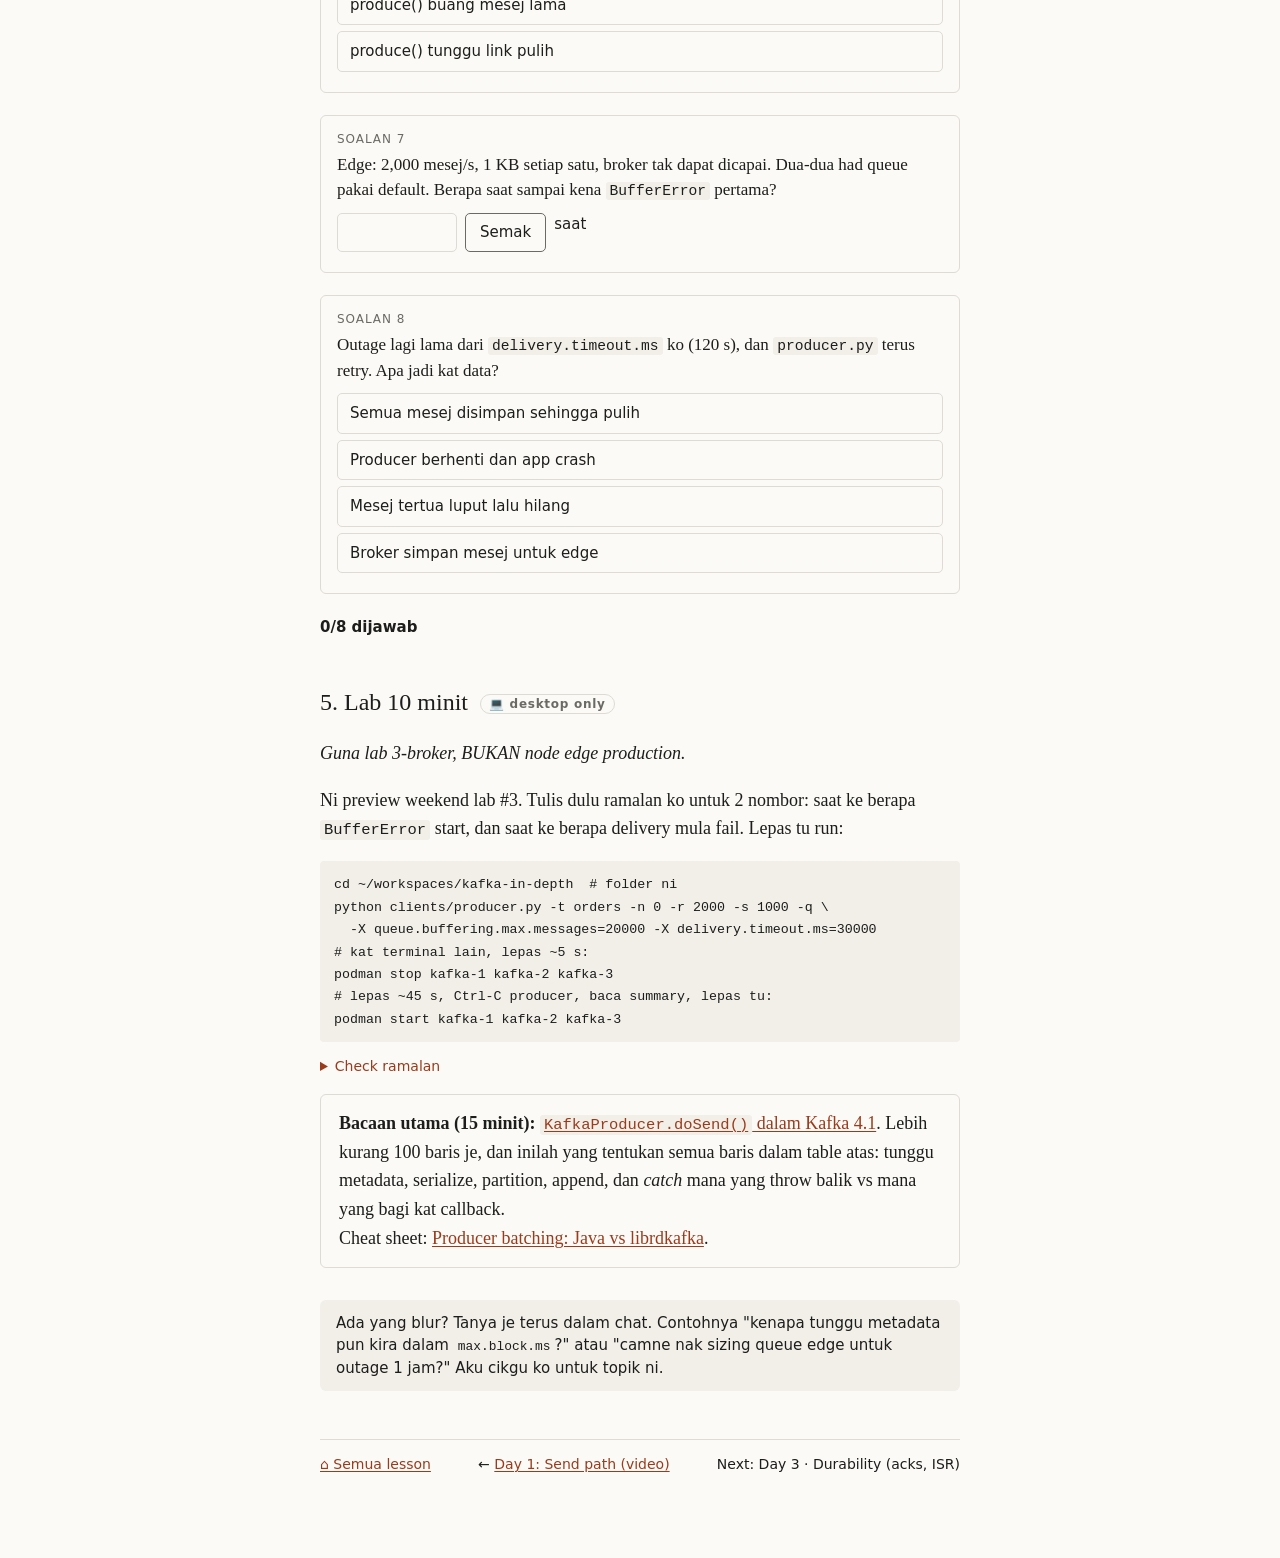
==== commit b82ba007: "Address the reader as "ko" instead of "korang" Co-Authored-By: Claude Opus 5.5 <noreply@anthropic.co" ====
--- a/lessons/0001-batching-block-atau-throw.html
+++ b/lessons/0001-batching-block-atau-throw.html
@@ -11,11 +11,11 @@
 <header class="lesson">
   <div class="kicker">Week 1 · Day 2 · Producer internals</div>
   <h1>Batching: apa yang <em>block</em>, apa yang <em>throw</em>?</h1>
-  <p class="lede">Bila link WAN dari edge ke Confluent Cloud putus, producer korang tak terus fail. Dia simpan dulu data tu. Lesson ni pasal apa jadi bila tempat simpan tu dah penuh.</p>
+  <p class="lede">Bila link WAN dari edge ke Confluent Cloud putus, producer ko tak terus fail. Dia simpan dulu data tu. Lesson ni pasal apa jadi bila tempat simpan tu dah penuh.</p>
 </header>
 
 <div class="note">
-  <strong>Teka dulu (30 saat):</strong> link edge → broker putus 3 minit. Apa jadi kat <code>producer.produce()</code> dalam <code>clients/producer.py</code> korang? Tulis jawapan kat kertas dulu, baru scroll. Teka salah pun takpe, otak jadi lagi senang ingat lepas ni.
+  <strong>Teka dulu (30 saat):</strong> link edge → broker putus 3 minit. Apa jadi kat <code>producer.produce()</code> dalam <code>clients/producer.py</code> ko? Tulis jawapan kat kertas dulu, baru scroll. Teka salah pun takpe, otak jadi lagi senang ingat lepas ni.
 </div>
 
 <h2>1. Bila batch keluar?</h2>
@@ -49,12 +49,12 @@
 <figcaption>Masa tunggu metadata pun ditolak dari bajet <code>max.block.ms</code> yang sama tau.</figcaption>
 </figure>
 
-<p>Ok ni part yang ramai kena tipu. Bila <code>send()</code> fail, ada <strong>2 jalan</strong> error tu sampai kat korang:</p>
+<p>Ok ni part yang ramai kena tipu. Bila <code>send()</code> fail, ada <strong>2 jalan</strong> error tu sampai kat ko:</p>
 <ul>
   <li><strong>Jalan A: throw.</strong> Exception tercampak keluar dari <code>send()</code> tu sendiri. <code>try/catch</code> keliling <code>send()</code> boleh tangkap.</li>
-  <li><strong>Jalan B: callback + Future.</strong> <code>send()</code> return macam biasa, takde apa². Error tu dihantar ke callback korang, atau keluar bila panggil <code>future.get()</code>.</li>
+  <li><strong>Jalan B: callback + Future.</strong> <code>send()</code> return macam biasa, takde apa². Error tu dihantar ke callback ko, atau keluar bila panggil <code>future.get()</code>.</li>
 </ul>
-<p>Rule dia simple je, ikut jenis exception. Kalau <code>ApiException</code>, maksudnya "gagal hantar record ni", so dia ikut <strong>jalan B</strong>. <code>KafkaException</code> lain pulak maksudnya "program korang ada bug", so dia ikut <strong>jalan A</strong>. <code>BufferExhaustedException</code> tu subclass <code>TimeoutException</code>, dan <code>TimeoutException</code> ialah sejenis <code>ApiException</code>, so dia <strong>tak</strong> di-throw dari <code>send()</code>.</p>
+<p>Rule dia simple je, ikut jenis exception. Kalau <code>ApiException</code>, maksudnya "gagal hantar record ni", so dia ikut <strong>jalan B</strong>. <code>KafkaException</code> lain pulak maksudnya "program ko ada bug", so dia ikut <strong>jalan A</strong>. <code>BufferExhaustedException</code> tu subclass <code>TimeoutException</code>, dan <code>TimeoutException</code> ialah sejenis <code>ApiException</code>, so dia <strong>tak</strong> di-throw dari <code>send()</code>.</p>
 <p><cite class="src">Sumber: <a href="https://github.com/apache/kafka/blob/4.1/clients/src/main/java/org/apache/kafka/clients/producer/internals/BufferPool.java#L161">BufferPool.allocate()</a> · <a href="https://github.com/apache/kafka/blob/4.1/clients/src/main/java/org/apache/kafka/clients/producer/KafkaProducer.java#L1049-L1073">KafkaProducer.doSend() catch blocks</a> · <a href="https://kafka.apache.org/documentation/#producerconfigs_max.block.ms">max.block.ms docs</a></cite></p>
 
 <table>
@@ -66,14 +66,14 @@
 </table>
 <p class="note"><strong>Kenapa SRE kena peduli:</strong> kalau app panggil <code>send()</code> tanpa callback dan takde siapa check Future, semua error jalan B <strong>hilang senyap</strong>. Takde log, takde alert. Rule of thumb: jgn skip callback.</p>
 
-<h2>3. Producer edge korang (librdkafka) lain perangai</h2>
+<h2>3. Producer edge ko (librdkafka) lain perangai</h2>
 <p>Client Python dalam lab guna librdkafka. Dia <strong>takde</strong> <code>buffer.memory</code>, <strong>takde</strong> <code>max.block.ms</code>. Ganti dia ada satu queue local, dihadkan oleh <code>queue.buffering.max.messages</code> (default 100000) dan <code>queue.buffering.max.kbytes</code> (default 1048576 KB). Bila queue penuh, <code>produce()</code> terus <strong>raise <code>BufferError</code></strong>. Takde tunggu langsung.</p>
 <p><cite class="src">Sumber: <a href="https://github.com/confluentinc/librdkafka/blob/master/CONFIGURATION.md">librdkafka CONFIGURATION.md</a> · <a href="https://docs.confluent.io/platform/current/clients/confluent-kafka-python/html/index.html#confluent_kafka.Producer.produce"><code>Producer.produce</code>: "Raises BufferError … queue.buffering.max.messages exceeded"</a></cite></p>
-<p>Ni apa yang <code>clients/producer.py</code> korang buat bila kena <code>BufferError</code>:</p>
+<p>Ni apa yang <code>clients/producer.py</code> ko buat bila kena <code>BufferError</code>:</p>
 <pre><code>except BufferError:
     # Local queue full: wait for deliveries, then retry
     producer.poll(0.1)</code></pre>
-<p>Plot twist: code ni sebenarnya buat "block" sendiri, dan takde had masa langsung. Dalam masa yang sama, setiap mesej dalam queue ada jam sendiri. Dalam <code>edge-producer.properties</code> korang, <code>delivery.timeout.ms=120000</code>. Bila mesej dah expired, dia dilaporkan fail melalui <code>on_delivery</code>, dan tempat dia dalam queue dikosongkan.</p>
+<p>Plot twist: code ni sebenarnya buat "block" sendiri, dan takde had masa langsung. Dalam masa yang sama, setiap mesej dalam queue ada jam sendiri. Dalam <code>edge-producer.properties</code> ko, <code>delivery.timeout.ms=120000</code>. Bila mesej dah expired, dia dilaporkan fail melalui <code>on_delivery</code>, dan tempat dia dalam queue dikosongkan.</p>
 
 <h2>4. Latihan</h2>
 <p>Jawab ikut ingatan. Jgn scroll atas dulu, no cheating 👀</p>
@@ -87,28 +87,28 @@
   "why":"100 record/s maksudnya satu record setiap 10 ms. Dalam 50 ms baru ada lebih kurang 5 KB, jauh lagi dari 16 KB. So <code>batchReady()</code> tanda batch tu <em>expired</em>."},
  {"q":"Broker down, <code>buffer.memory</code> dah penuh. App Java panggil <code>send()</code>. Apa yang app thread rasa <em>dulu</em>?",
   "choices":["send() terus return Future","Record dibuang secara senyap","send() terus baling TimeoutException","send() tunggu sehingga max.block.ms"],"answer":3,
-  "why":"<code>BufferPool.allocate()</code> tunggu memori dipulangkan, paling lama baki <code>max.block.ms</code>. Thread app korang stuck kat situ dulu."},
+  "why":"<code>BufferPool.allocate()</code> tunggu memori dipulangkan, paling lama baki <code>max.block.ms</code>. Thread app ko stuck kat situ dulu."},
  {"q":"<code>max.block.ms</code> dah habis, memori still penuh. Macam mana app tahu record tu fail?",
   "choices":["send() baling exception terus","Log broker sahaja mencatatnya","Melalui callback dan Future","Producer ditutup secara automatik"],"answer":2,
   "why":"<code>BufferExhaustedException</code> → <code>TimeoutException</code> → <code>ApiException</code>, so dia ikut jalan B. <code>doSend()</code> bagi kat callback dan return <code>FutureFailure</code>. Kalau panggil <code>future.get()</code>, keluar <code>ExecutionException</code>."},
  {"q":"Yang mana satu <strong>dicampak terus</strong> dari <code>send()</code> (jalan A), bukan ikut Future?",
   "choices":["RecordTooLargeException untuk record besar","SerializationException dari serializer rosak","BufferExhaustedException selepas max.block.ms tamat","TimeoutException semasa tunggu metadata"],"answer":1,
   "why":"<code>SerializationException</code> ni <code>KafkaException</code> biasa, bukan <code>ApiException</code>, so dia di-throw semula. 3 yang lain semua <code>ApiException</code>, so masuk callback."},
- {"q":"Producer Python kat edge korang, queue local dah penuh. Apa <code>produce()</code> buat?",
+ {"q":"Producer Python kat edge ko, queue local dah penuh. Apa <code>produce()</code> buat?",
   "choices":["produce() raise BufferError serta-merta","produce() block sehingga max.block.ms","produce() buang mesej lama","produce() tunggu link pulih"],"answer":0,
-  "why":"librdkafka takde <code>max.block.ms</code>. <code>produce()</code> terus raise <code>BufferError</code>, dan app korang sendiri yang decide nak tunggu (<code>poll()</code>) atau buang."},
+  "why":"librdkafka takde <code>max.block.ms</code>. <code>produce()</code> terus raise <code>BufferError</code>, dan app ko sendiri yang decide nak tunggu (<code>poll()</code>) atau buang."},
  {"q":"Edge: 2,000 mesej/s, 1 KB setiap satu, broker tak dapat dicapai. Dua-dua had queue pakai default. Berapa saat sampai kena <code>BufferError</code> pertama?",
   "type":"number","answer":50,"tol":1,"unit":"saat",
   "why":"Had bilangan: 100000 ÷ 2000 = <strong>50 s</strong>. Had saiz: 1048576 KB ÷ 1 KB ≈ 1,048,576 mesej, lebih kurang 524 s. Had mana yang sampai dulu, dia yang menang."},
- {"q":"Outage lagi lama dari <code>delivery.timeout.ms</code> korang (120 s), dan <code>producer.py</code> terus retry. Apa jadi kat data?",
+ {"q":"Outage lagi lama dari <code>delivery.timeout.ms</code> ko (120 s), dan <code>producer.py</code> terus retry. Apa jadi kat data?",
   "choices":["Semua mesej disimpan sehingga pulih","Producer berhenti dan app crash","Mesej tertua luput lalu hilang","Broker simpan mesej untuk edge"],"answer":2,
-  "why":"Jam <code>delivery.timeout.ms</code> start sejak <code>produce()</code>. Mesej yang expired dilaporkan fail kat <code>on_delivery</code>, tempat dia dikosongkan, dan loop retry korang pun berjaya masukkan mesej baru. So masa outage panjang, edge korang hilang data mula dari yang paling lama, kecuali app simpan kat tempat lain. Ni input terus untuk RPO dalam design doc Week 4."}
+  "why":"Jam <code>delivery.timeout.ms</code> start sejak <code>produce()</code>. Mesej yang expired dilaporkan fail kat <code>on_delivery</code>, tempat dia dikosongkan, dan loop retry ko pun berjaya masukkan mesej baru. So masa outage panjang, edge ko hilang data mula dari yang paling lama, kecuali app simpan kat tempat lain. Ni input terus untuk RPO dalam design doc Week 4."}
 ]}
 </script></div>
 
 <h2>5. Lab 10 minit <span class="desktop">💻 desktop only</span></h2>
 <p><em>Guna lab 3-broker, BUKAN node edge production.</em></p>
-<p>Ni preview weekend lab #3. Tulis dulu ramalan korang untuk 2 nombor: saat ke berapa <code>BufferError</code> start, dan saat ke berapa delivery mula fail. Lepas tu run:</p>
+<p>Ni preview weekend lab #3. Tulis dulu ramalan ko untuk 2 nombor: saat ke berapa <code>BufferError</code> start, dan saat ke berapa delivery mula fail. Lepas tu run:</p>
 <pre><code>cd ~/workspaces/kafka-in-depth  # folder ni
 python clients/producer.py -t orders -n 0 -r 2000 -s 1000 -q \
   -X queue.buffering.max.messages=20000 -X delivery.timeout.ms=30000
@@ -117,7 +117,7 @@
 # lepas ~45 s, Ctrl-C producer, baca summary, lepas tu:
 podman start kafka-1 kafka-2 kafka-3</code></pre>
 <details class="answer"><summary>Check ramalan</summary>
-<p>Queue penuh lebih kurang <strong>10 s</strong> lepas broker stop (20000 ÷ 2000). Lepas tu <code>producer.py</code> berpusing dalam loop <code>poll(0.1)</code> diam² tanpa print apa². Kalau nak nampak, tambah <code>print</code> sekejap dalam blok <code>except BufferError</code>. Delivery mula fail lebih kurang <strong>30 s</strong> lepas mesej pertama yang tak terhantar dibuat, dan summary lepas Ctrl-C patut tunjuk failed count yang bukan kosong. Kalau nombor korang lari jauh, bawak output tu sini, kita bedah sama².</p>
+<p>Queue penuh lebih kurang <strong>10 s</strong> lepas broker stop (20000 ÷ 2000). Lepas tu <code>producer.py</code> berpusing dalam loop <code>poll(0.1)</code> diam² tanpa print apa². Kalau nak nampak, tambah <code>print</code> sekejap dalam blok <code>except BufferError</code>. Delivery mula fail lebih kurang <strong>30 s</strong> lepas mesej pertama yang tak terhantar dibuat, dan summary lepas Ctrl-C patut tunjuk failed count yang bukan kosong. Kalau nombor ko lari jauh, bawak output tu sini, kita bedah sama².</p>
 </details>
 
 <div class="box">
@@ -125,7 +125,7 @@
   <br>Cheat sheet: <a href="../reference/producer-batching.html">Producer batching: Java vs librdkafka</a>.
 </div>
 
-<p class="ask">Ada yang blur? Tanya je terus dalam chat. Contohnya "kenapa tunggu metadata pun kira dalam <code>max.block.ms</code>?" atau "camne nak sizing queue edge untuk outage 1 jam?" Aku cikgu korang untuk topik ni.</p>
+<p class="ask">Ada yang blur? Tanya je terus dalam chat. Contohnya "kenapa tunggu metadata pun kira dalam <code>max.block.ms</code>?" atau "camne nak sizing queue edge untuk outage 1 jam?" Aku cikgu ko untuk topik ni.</p>
 
 <nav class="nav"><span><a href="../index.html">⌂ Semua lesson</a></span><span>← <a href="../videos/kafka-producer-send-path/renders/video.mp4">Day 1: Send path (video)</a></span><span>Next: Day 3 · Durability (acks, ISR)</span></nav>
 </main>
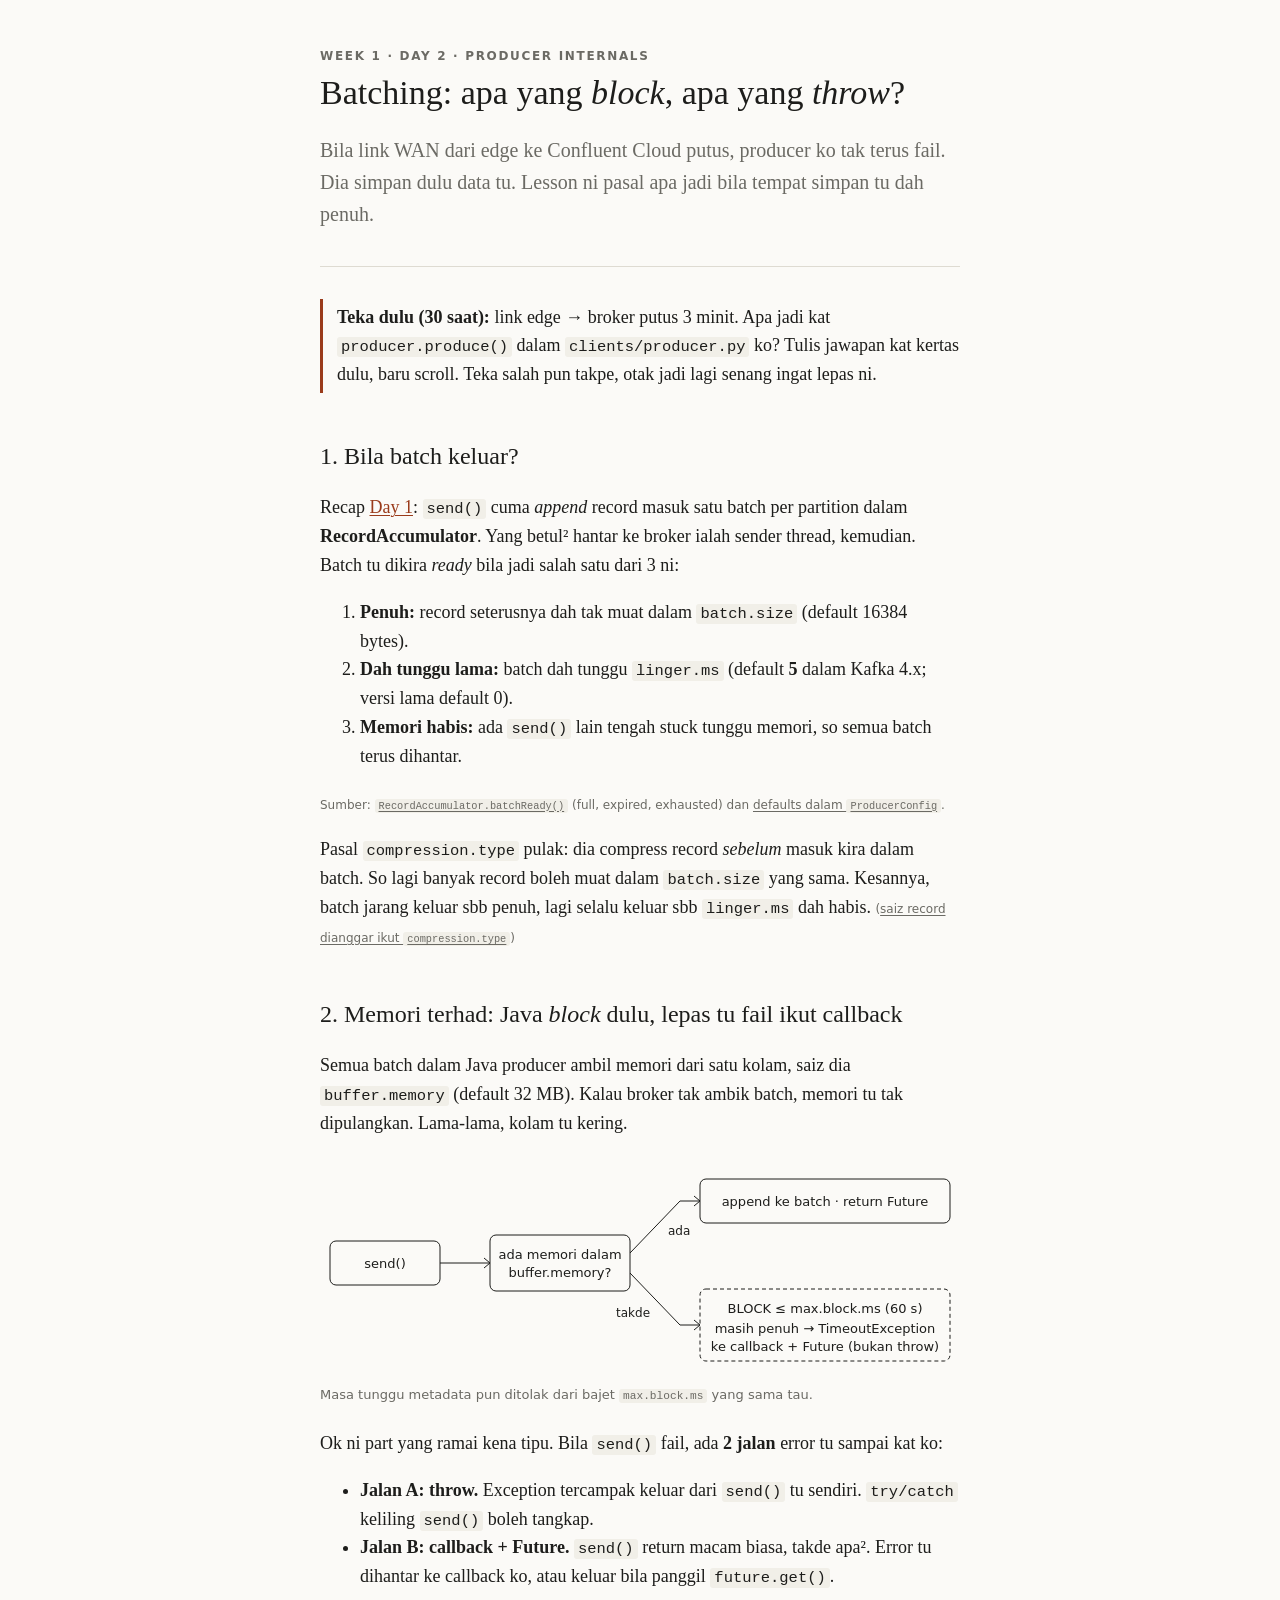
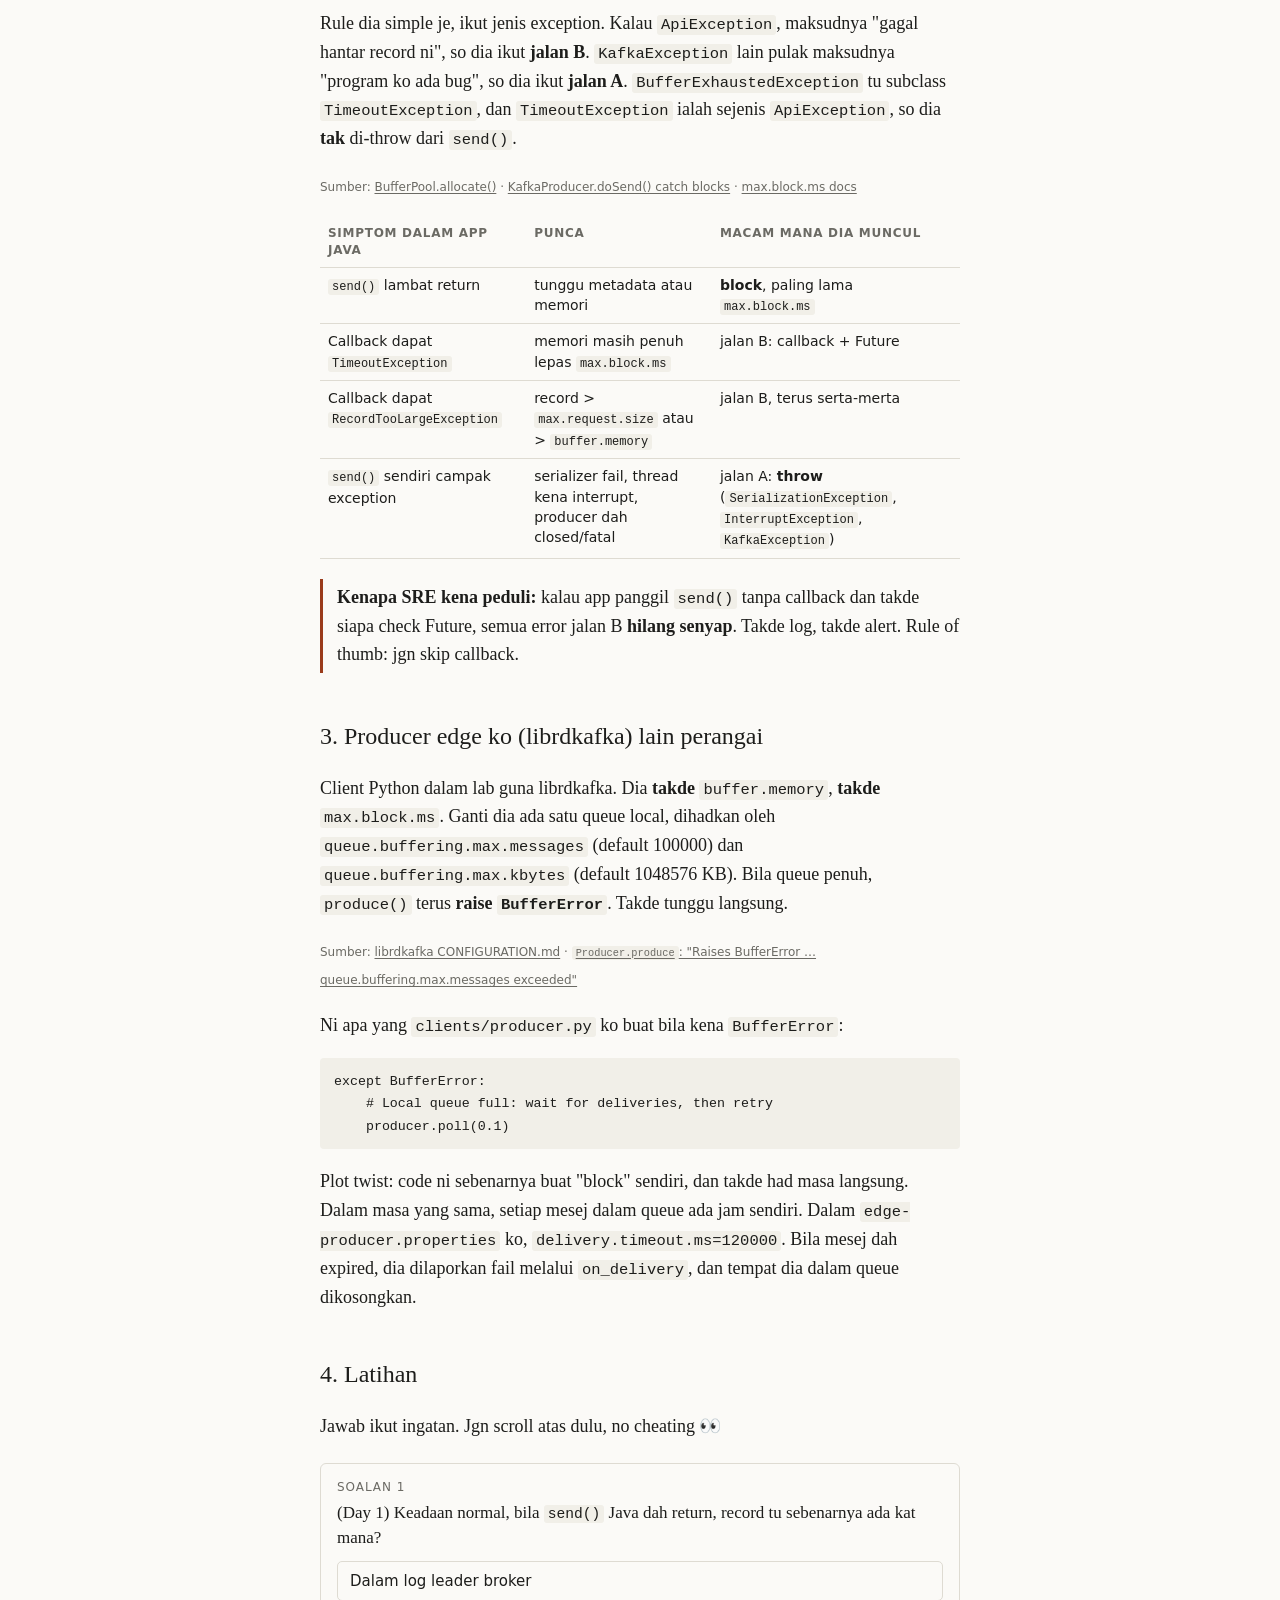
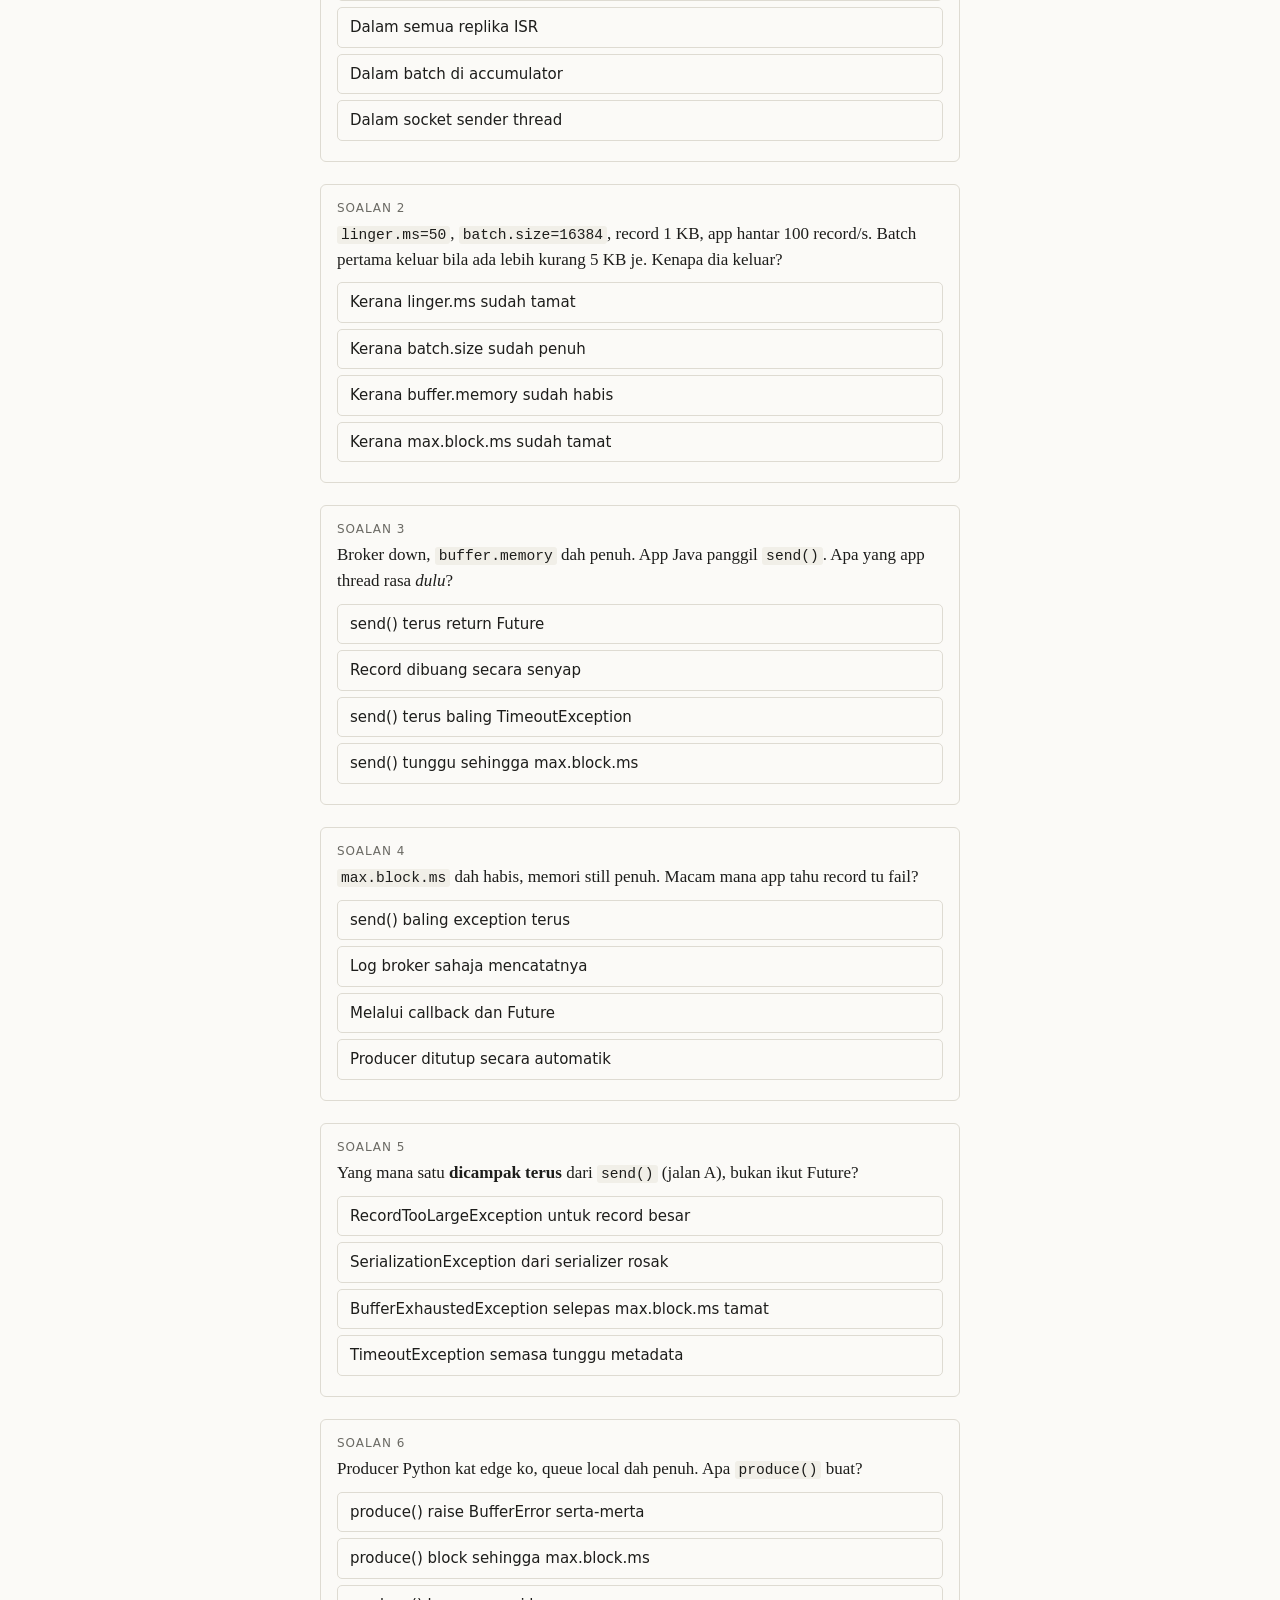
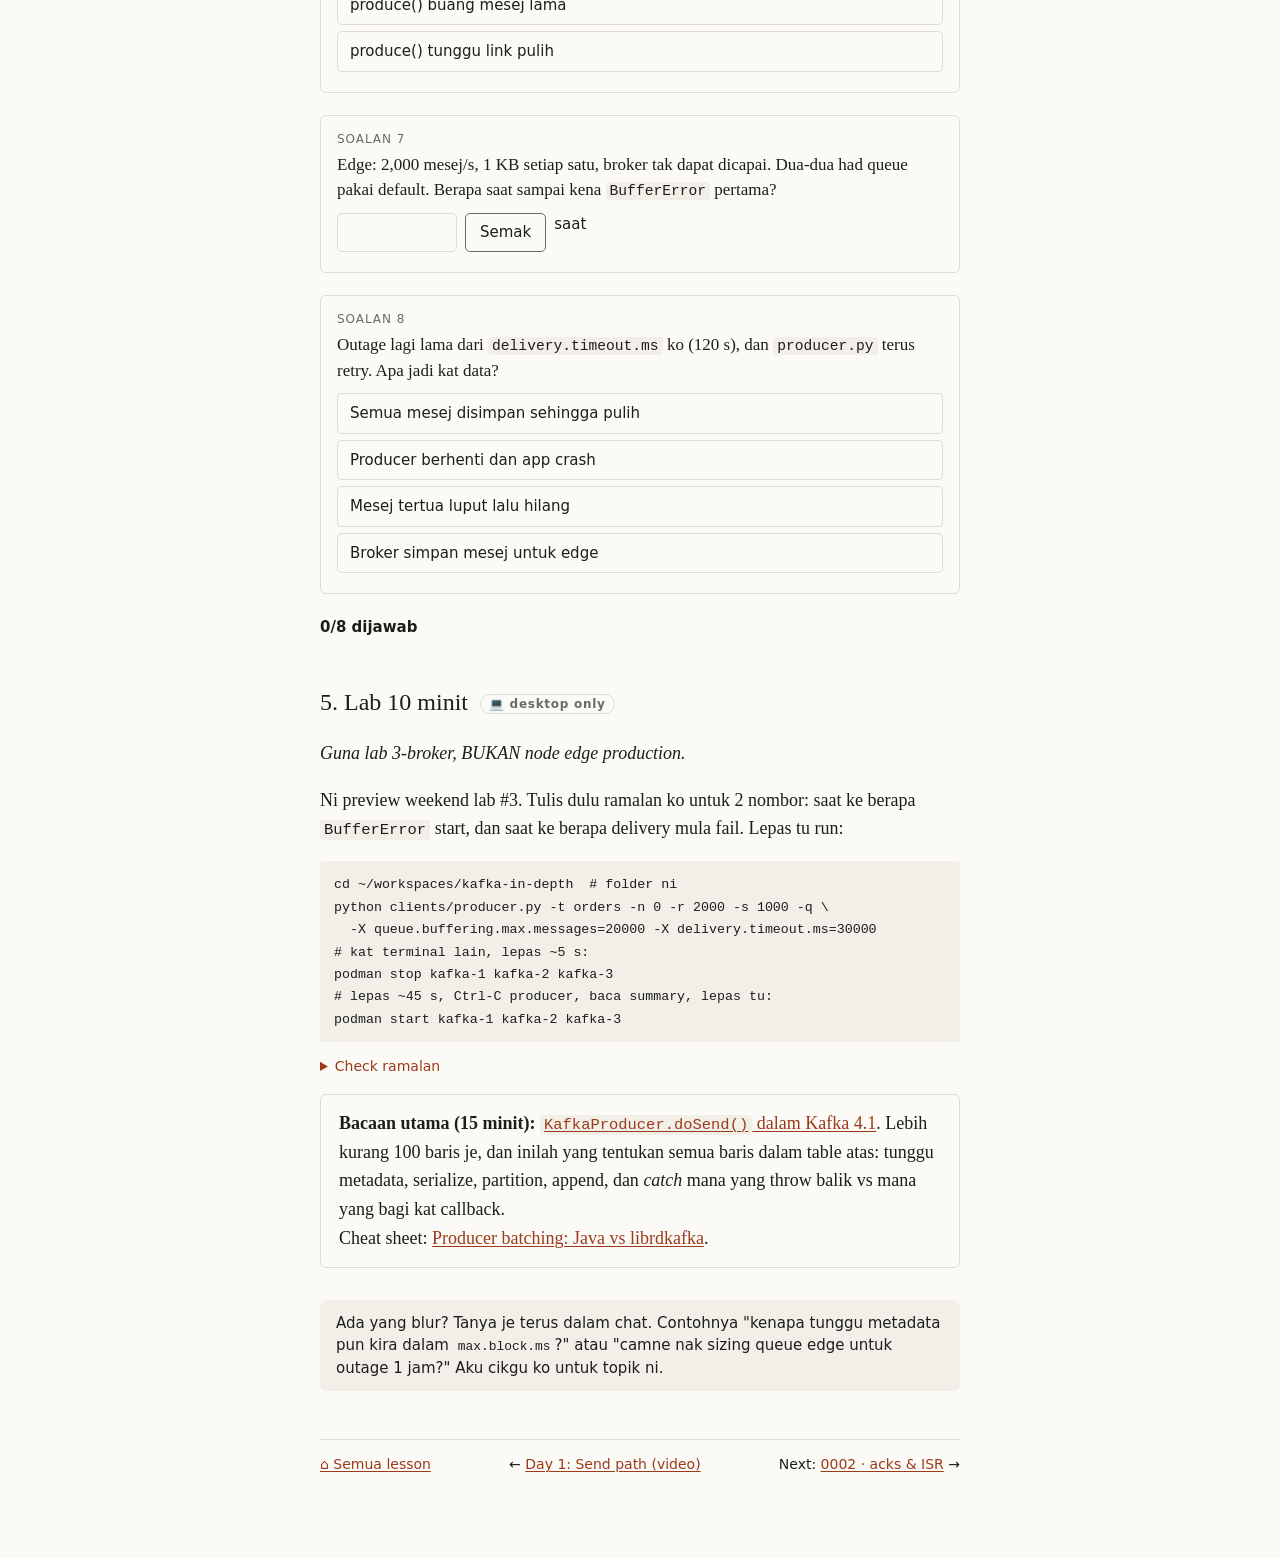
==== commit bf7d65d4: "Add lesson 0002: acks, ISR and min.insync.replicas Week 1 Day 3. Covers when acks=0/1/all reply, ISR" ====
--- a/lessons/0001-batching-block-atau-throw.html
+++ b/lessons/0001-batching-block-atau-throw.html
@@ -127,7 +127,7 @@
 
 <p class="ask">Ada yang blur? Tanya je terus dalam chat. Contohnya "kenapa tunggu metadata pun kira dalam <code>max.block.ms</code>?" atau "camne nak sizing queue edge untuk outage 1 jam?" Aku cikgu ko untuk topik ni.</p>
 
-<nav class="nav"><span><a href="../index.html">⌂ Semua lesson</a></span><span>← <a href="../videos/kafka-producer-send-path/renders/video.mp4">Day 1: Send path (video)</a></span><span>Next: Day 3 · Durability (acks, ISR)</span></nav>
+<nav class="nav"><span><a href="../index.html">⌂ Semua lesson</a></span><span>← <a href="../videos/kafka-producer-send-path/renders/video.mp4">Day 1: Send path (video)</a></span><span>Next: <a href="0002-acks-isr-bila-selamat.html">0002 · acks &amp; ISR</a> →</span></nav>
 </main>
 <script defer src="../assets/quiz.js"></script>
 </body>
